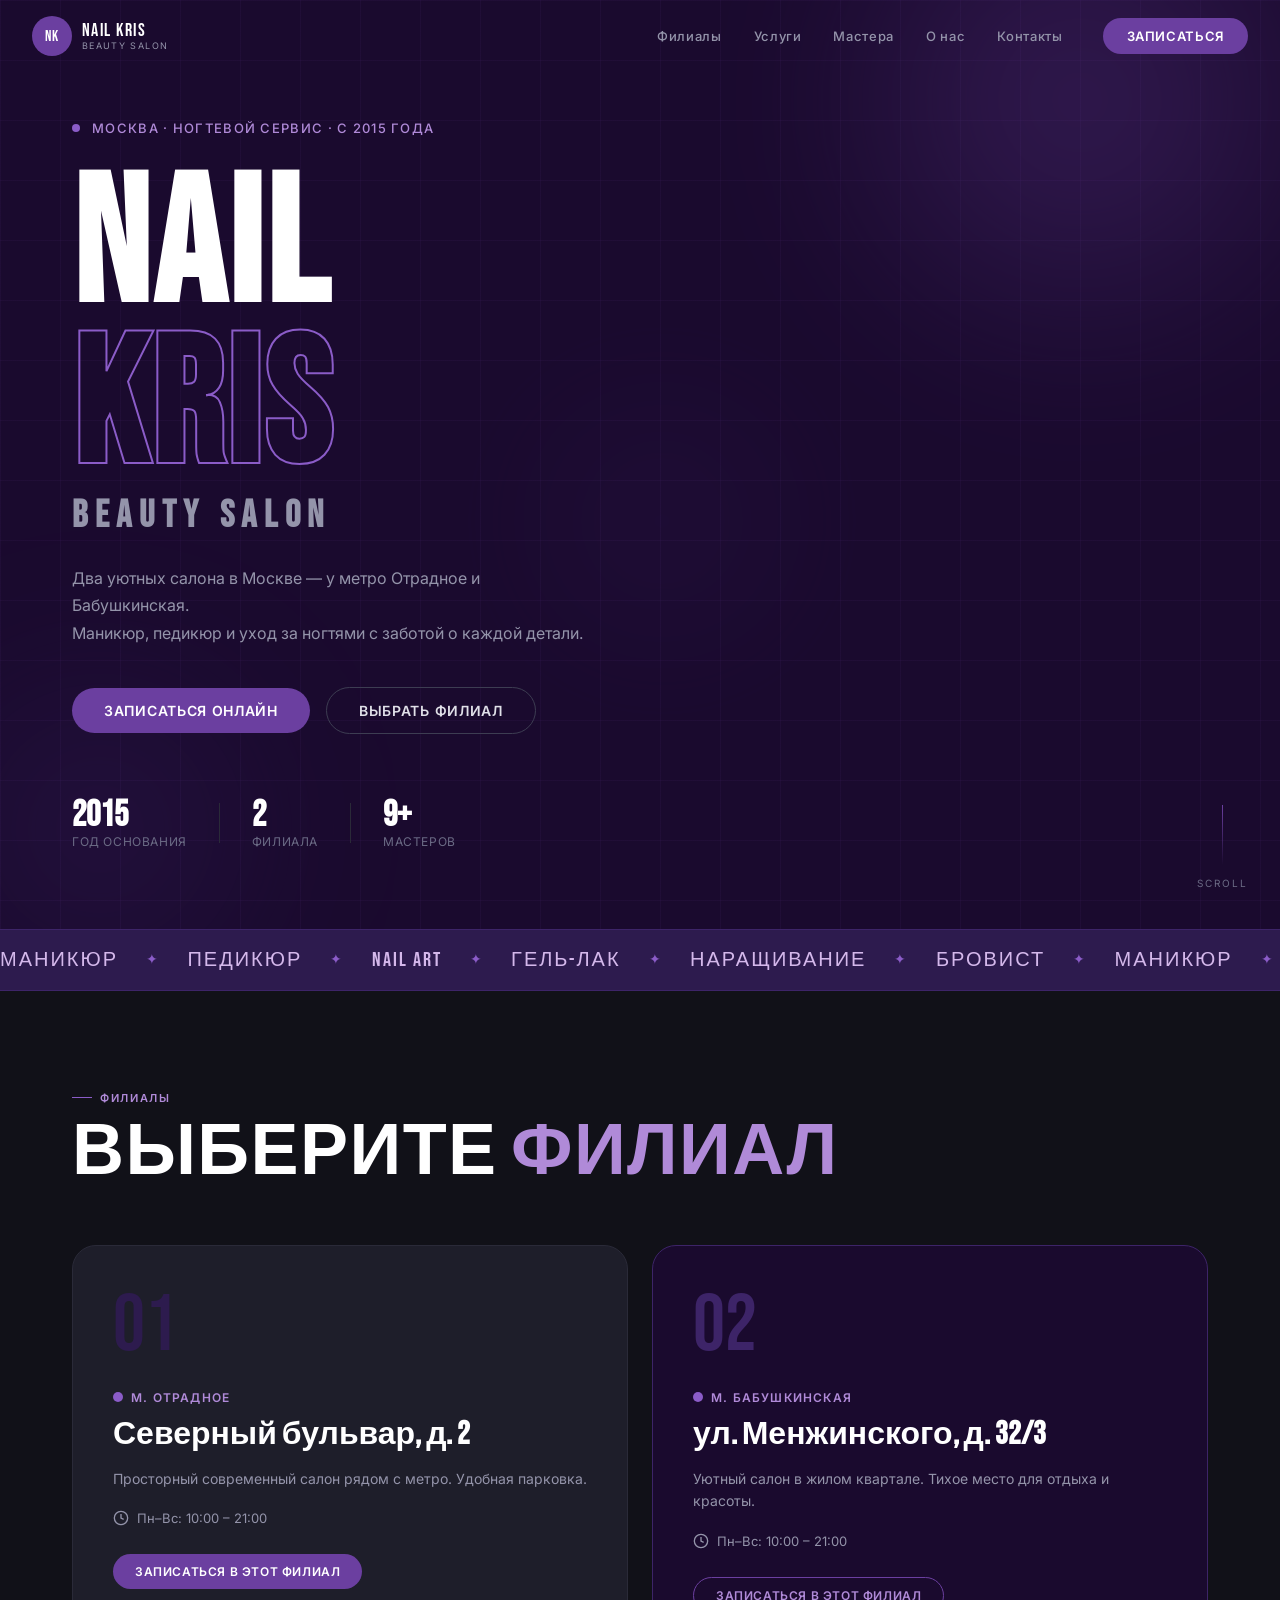
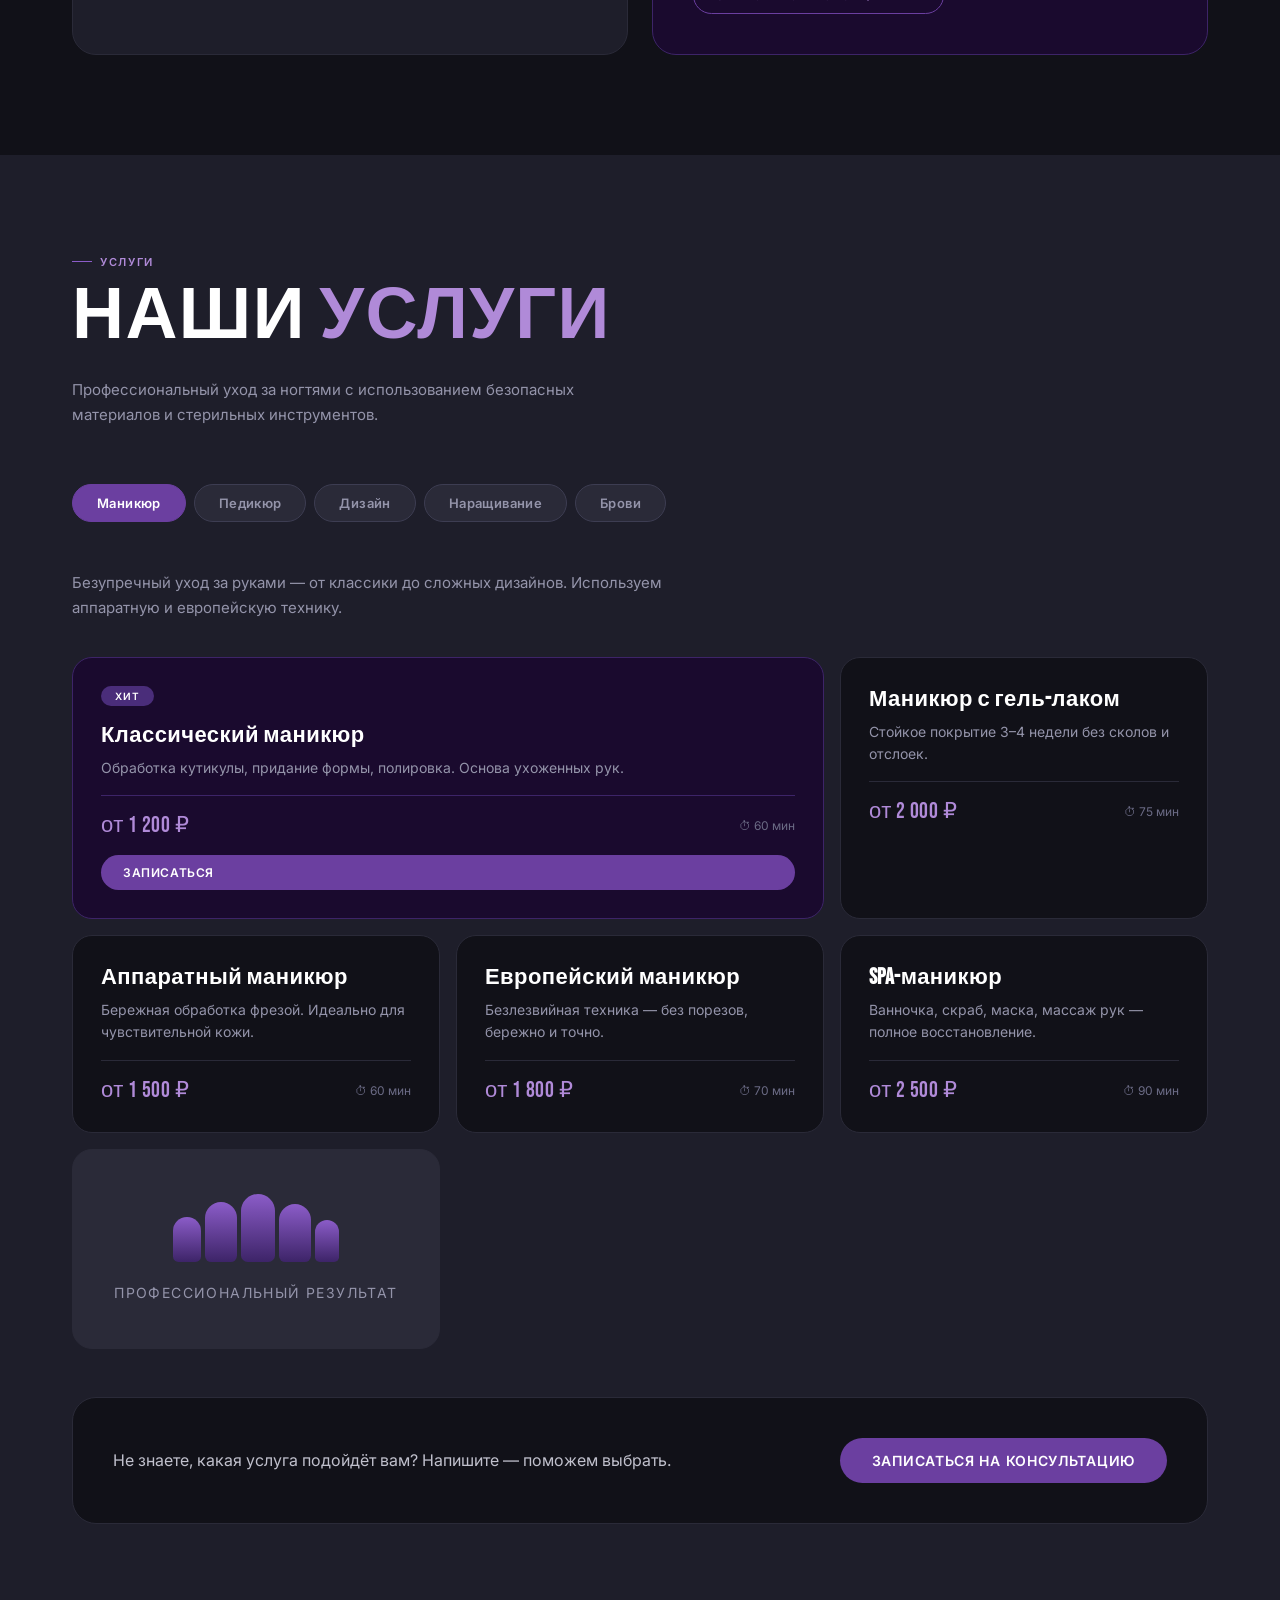
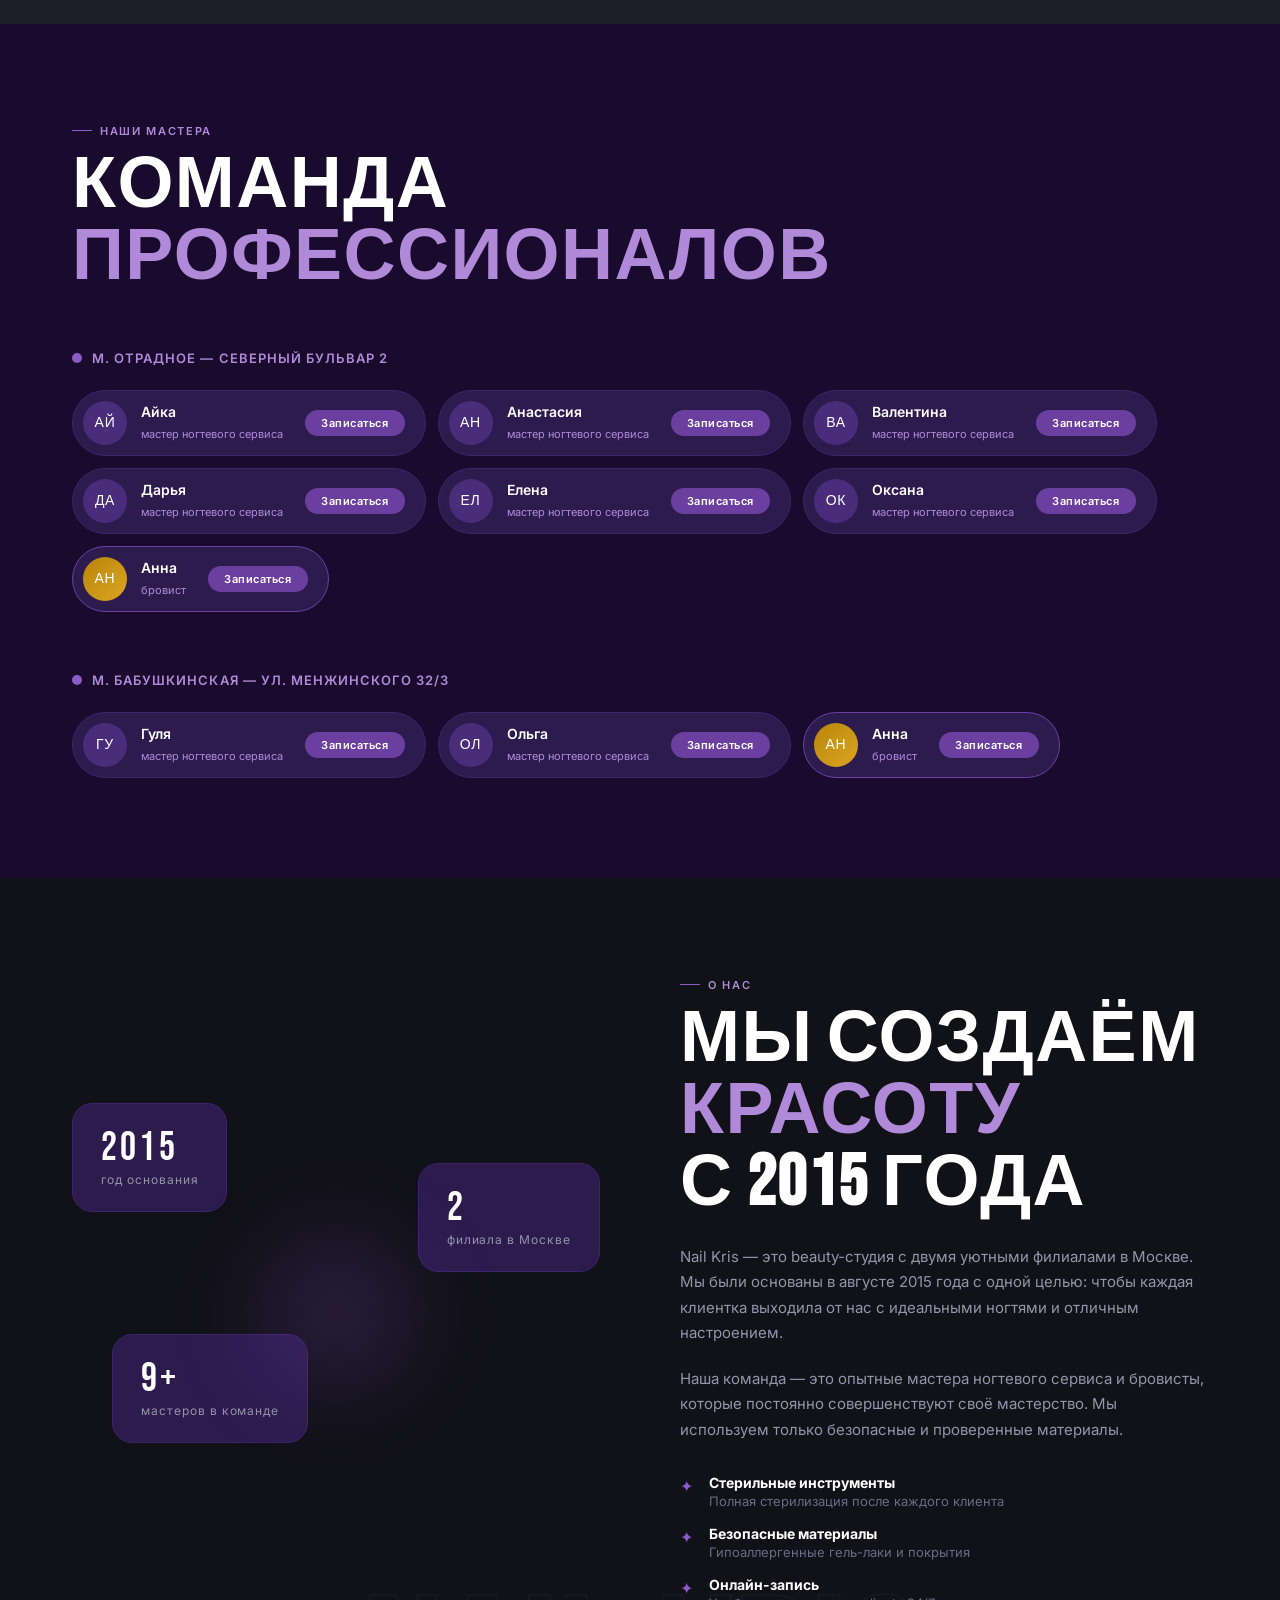
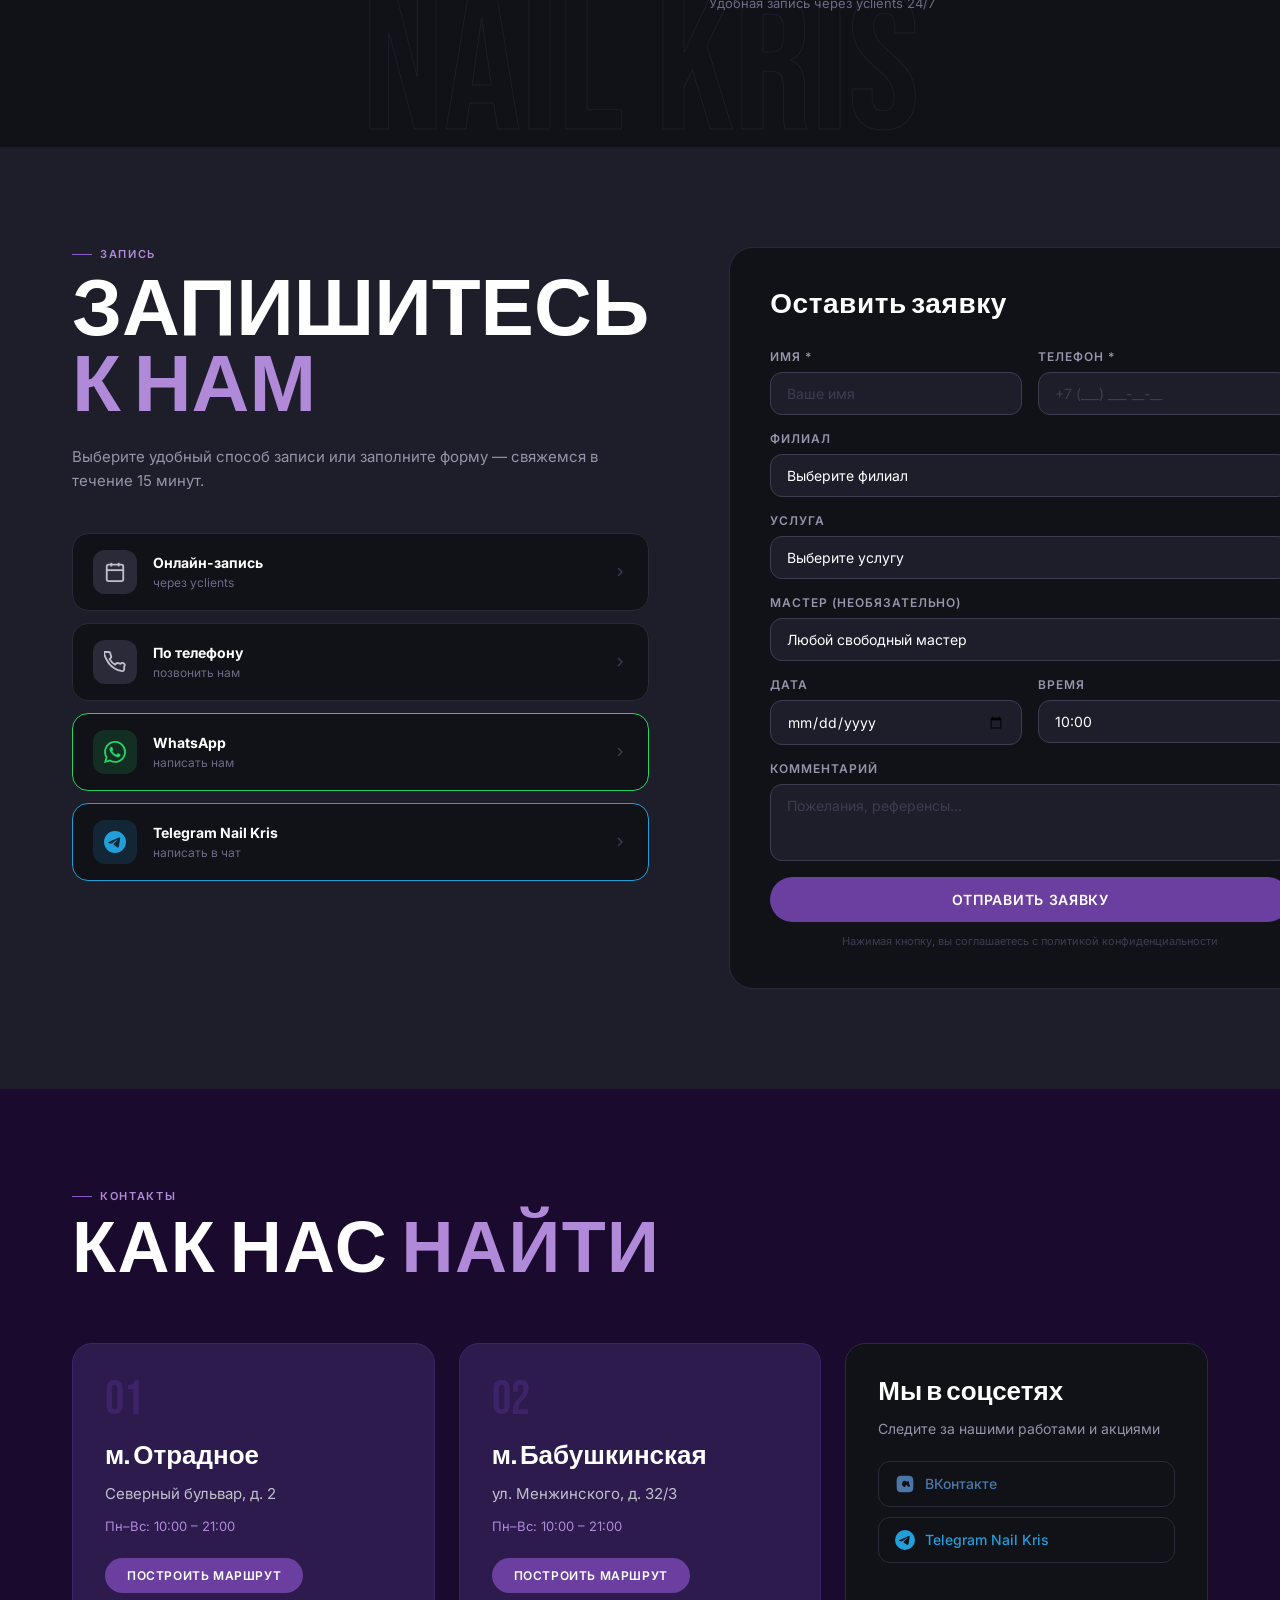
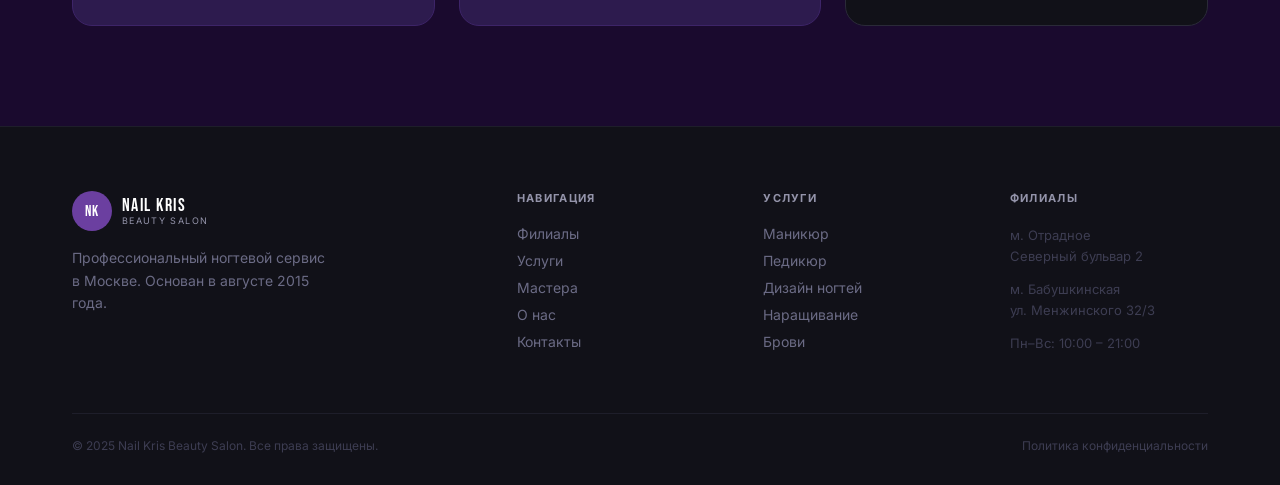
==== index.html @ 45e88ad5 "Initial commit: Nail Kris website" ====
<!DOCTYPE html>
<html lang="ru">
<head>
  <meta charset="UTF-8" />
  <meta name="viewport" content="width=device-width, initial-scale=1.0" />
  <title>NAIL KRIS — Beauty Salon · Москва</title>
  <link rel="preconnect" href="https://fonts.googleapis.com" />
  <link rel="preconnect" href="https://fonts.gstatic.com" crossorigin />
  <link href="https://fonts.googleapis.com/css2?family=Bebas+Neue&family=Inter:wght@300;400;500;600&family=Cormorant+Garamond:ital,wght@0,400;0,600;1,400&display=swap" rel="stylesheet" />
  <link rel="stylesheet" href="style.css" />
</head>
<body>

  <!-- HEADER -->
  <header class="header" id="header">
    <div class="header__inner">
      <a href="#" class="logo">
        <div class="logo__icon">NK</div>
        <div class="logo__text">
          <span class="logo__main">NAIL KRIS</span>
          <span class="logo__sub">beauty salon</span>
        </div>
      </a>
      <nav class="nav">
        <a href="#branches">Филиалы</a>
        <a href="#services">Услуги</a>
        <a href="#team">Мастера</a>
        <a href="#about">О нас</a>
        <a href="#contacts">Контакты</a>
      </nav>
      <a href="#booking" class="btn-header">Записаться</a>
      <button class="burger" id="burger">
        <span></span><span></span><span></span>
      </button>
    </div>
    <div class="mobile-menu" id="mobileMenu">
      <a href="#branches">Филиалы</a>
      <a href="#services">Услуги</a>
      <a href="#team">Мастера</a>
      <a href="#about">О нас</a>
      <a href="#contacts">Контакты</a>
      <a href="#booking" class="mobile-cta">Записаться</a>
    </div>
  </header>

  <!-- HERO -->
  <section class="hero">
    <div class="hero__bg">
      <div class="hero__orb hero__orb--1"></div>
      <div class="hero__orb hero__orb--2"></div>
      <div class="hero__orb hero__orb--3"></div>
      <div class="hero__grid"></div>
    </div>
    <div class="hero__content">
      <div class="hero__eyebrow">
        <span class="hero__dot"></span>
        <span>Москва · Ногтевой сервис · с 2015 года</span>
      </div>
      <h1 class="hero__title">
        <span class="line">NAIL</span>
        <span class="line line--stroke">KRIS</span>
        <span class="line line--small">BEAUTY SALON</span>
      </h1>
      <p class="hero__desc">
        Два уютных салона в Москве — у метро Отрадное и Бабушкинская.<br>
        Маникюр, педикюр и уход за ногтями с заботой о каждой детали.
      </p>
      <div class="hero__btns">
        <a href="#booking" class="btn btn--primary">Записаться онлайн</a>
        <a href="#branches" class="btn btn--secondary">Выбрать филиал</a>
      </div>
      <div class="hero__stats">
        <div class="hero__stat">
          <strong>2015</strong>
          <span>год основания</span>
        </div>
        <div class="hero__divider"></div>
        <div class="hero__stat">
          <strong>2</strong>
          <span>филиала</span>
        </div>
        <div class="hero__divider"></div>
        <div class="hero__stat">
          <strong>9+</strong>
          <span>мастеров</span>
        </div>
      </div>
    </div>
    <div class="hero__scroll">
      <div class="hero__scroll-line"></div>
      <span>scroll</span>
    </div>
  </section>

  <!-- MARQUEE -->
  <div class="marquee">
    <div class="marquee__inner">
      <span>МАНИКЮР</span><span class="mx">✦</span>
      <span>ПЕДИКЮР</span><span class="mx">✦</span>
      <span>NAIL ART</span><span class="mx">✦</span>
      <span>ГЕЛЬ-ЛАК</span><span class="mx">✦</span>
      <span>НАРАЩИВАНИЕ</span><span class="mx">✦</span>
      <span>БРОВИСТ</span><span class="mx">✦</span>
      <span>МАНИКЮР</span><span class="mx">✦</span>
      <span>ПЕДИКЮР</span><span class="mx">✦</span>
      <span>NAIL ART</span><span class="mx">✦</span>
      <span>ГЕЛЬ-ЛАК</span><span class="mx">✦</span>
      <span>НАРАЩИВАНИЕ</span><span class="mx">✦</span>
      <span>БРОВИСТ</span><span class="mx">✦</span>
    </div>
  </div>

  <!-- BRANCHES -->
  <section class="branches" id="branches">
    <div class="container">
      <div class="section-head">
        <p class="tag">Филиалы</p>
        <h2 class="section-title">ВЫБЕРИТЕ <em>ФИЛИАЛ</em></h2>
      </div>
      <div class="branches__grid">
        <div class="branch-card">
          <div class="branch-card__num">01</div>
          <div class="branch-card__metro">
            <div class="metro-dot"></div>
            <span>м. Отрадное</span>
          </div>
          <h3 class="branch-card__addr">Северный бульвар, д. 2</h3>
          <p class="branch-card__desc">Просторный современный салон рядом с метро. Удобная парковка.</p>
          <div class="branch-card__hours">
            <svg width="16" height="16" viewBox="0 0 24 24" fill="none" stroke="currentColor" stroke-width="2"><circle cx="12" cy="12" r="10"/><polyline points="12 6 12 12 16 14"/></svg>
            Пн–Вс: 10:00 – 21:00
          </div>
          <a href="#booking" class="btn btn--primary btn--sm">Записаться в этот филиал</a>
        </div>
        <div class="branch-card branch-card--accent">
          <div class="branch-card__num">02</div>
          <div class="branch-card__metro">
            <div class="metro-dot"></div>
            <span>м. Бабушкинская</span>
          </div>
          <h3 class="branch-card__addr">ул. Менжинского, д. 32/3</h3>
          <p class="branch-card__desc">Уютный салон в жилом квартале. Тихое место для отдыха и красоты.</p>
          <div class="branch-card__hours">
            <svg width="16" height="16" viewBox="0 0 24 24" fill="none" stroke="currentColor" stroke-width="2"><circle cx="12" cy="12" r="10"/><polyline points="12 6 12 12 16 14"/></svg>
            Пн–Вс: 10:00 – 21:00
          </div>
          <a href="#booking" class="btn btn--outline btn--sm">Записаться в этот филиал</a>
        </div>
      </div>
    </div>
  </section>

  <!-- SERVICES -->
  <section class="services" id="services">
    <div class="container">
      <div class="section-head">
        <p class="tag">Услуги</p>
        <h2 class="section-title">НАШИ <em>УСЛУГИ</em></h2>
        <p class="section-desc">Профессиональный уход за ногтями с использованием безопасных материалов и стерильных инструментов.</p>
      </div>
      <div class="tabs">
        <button class="tab active" data-tab="manicure">Маникюр</button>
        <button class="tab" data-tab="pedicure">Педикюр</button>
        <button class="tab" data-tab="design">Дизайн</button>
        <button class="tab" data-tab="buildup">Наращивание</button>
        <button class="tab" data-tab="brows">Брови</button>
      </div>

      <div class="tab-pane active" id="manicure">
        <div class="services-intro">
          <p>Безупречный уход за руками — от классики до сложных дизайнов. Используем аппаратную и европейскую технику.</p>
        </div>
        <div class="services-grid">
          <div class="service-item service-item--hero">
            <div class="service-item__badge">Хит</div>
            <div class="service-item__body">
              <h3>Классический маникюр</h3>
              <p>Обработка кутикулы, придание формы, полировка. Основа ухоженных рук.</p>
              <div class="service-item__footer">
                <span class="price">от 1 200 ₽</span>
                <span class="duration">⏱ 60 мин</span>
              </div>
            </div>
            <a href="#booking" class="btn btn--primary btn--sm">Записаться</a>
          </div>
          <div class="service-item">
            <h3>Маникюр с гель-лаком</h3>
            <p>Стойкое покрытие 3–4 недели без сколов и отслоек.</p>
            <div class="service-item__footer">
              <span class="price">от 2 000 ₽</span>
              <span class="duration">⏱ 75 мин</span>
            </div>
          </div>
          <div class="service-item">
            <h3>Аппаратный маникюр</h3>
            <p>Бережная обработка фрезой. Идеально для чувствительной кожи.</p>
            <div class="service-item__footer">
              <span class="price">от 1 500 ₽</span>
              <span class="duration">⏱ 60 мин</span>
            </div>
          </div>
          <div class="service-item">
            <h3>Европейский маникюр</h3>
            <p>Безлезвийная техника — без порезов, бережно и точно.</p>
            <div class="service-item__footer">
              <span class="price">от 1 800 ₽</span>
              <span class="duration">⏱ 70 мин</span>
            </div>
          </div>
          <div class="service-item">
            <h3>SPA-маникюр</h3>
            <p>Ванночка, скраб, маска, массаж рук — полное восстановление.</p>
            <div class="service-item__footer">
              <span class="price">от 2 500 ₽</span>
              <span class="duration">⏱ 90 мин</span>
            </div>
          </div>
          <div class="service-item service-item--dark">
            <div class="service-nails-art">
              <div class="nail-demo n1"></div>
              <div class="nail-demo n2"></div>
              <div class="nail-demo n3"></div>
              <div class="nail-demo n4"></div>
              <div class="nail-demo n5"></div>
            </div>
            <p>Профессиональный результат</p>
          </div>
        </div>
      </div>

      <div class="tab-pane" id="pedicure">
        <div class="services-intro">
          <p>Красота и здоровье ног в комфортных условиях. Используем только качественные средства ухода.</p>
        </div>
        <div class="services-grid">
          <div class="service-item service-item--hero">
            <div class="service-item__badge">Популярно</div>
            <div class="service-item__body">
              <h3>Классический педикюр</h3>
              <p>Обработка, шлифовка, нанесение покрытия на ноги.</p>
              <div class="service-item__footer">
                <span class="price">от 1 800 ₽</span>
                <span class="duration">⏱ 75 мин</span>
              </div>
            </div>
            <a href="#booking" class="btn btn--primary btn--sm">Записаться</a>
          </div>
          <div class="service-item">
            <h3>Педикюр с гель-лаком</h3>
            <p>Стойкое покрытие до 4–5 недель. Эффект надолго.</p>
            <div class="service-item__footer">
              <span class="price">от 2 500 ₽</span>
              <span class="duration">⏱ 90 мин</span>
            </div>
          </div>
          <div class="service-item">
            <h3>Аппаратный педикюр</h3>
            <p>Сухая обработка без воды. Безопасно и гигиенично.</p>
            <div class="service-item__footer">
              <span class="price">от 2 200 ₽</span>
              <span class="duration">⏱ 80 мин</span>
            </div>
          </div>
          <div class="service-item">
            <h3>SPA-педикюр</h3>
            <p>Ванночка с морской солью, пилинг, маска и массаж ног.</p>
            <div class="service-item__footer">
              <span class="price">от 3 200 ₽</span>
              <span class="duration">⏱ 110 мин</span>
            </div>
          </div>
          <div class="service-item">
            <h3>Лечебный педикюр</h3>
            <p>Специальный уход при трещинах, натоптышах, сухости.</p>
            <div class="service-item__footer">
              <span class="price">от 2 800 ₽</span>
              <span class="duration">⏱ 90 мин</span>
            </div>
          </div>
        </div>
      </div>

      <div class="tab-pane" id="design">
        <div class="services-intro">
          <p>Дизайн ногтей — от минимализма до сложных авторских работ. Воплощаем любые идеи.</p>
        </div>
        <div class="services-grid">
          <div class="service-item">
            <h3>Простой дизайн</h3>
            <p>Французский маникюр, градиент, базовые фигуры.</p>
            <div class="service-item__footer">
              <span class="price">от 300 ₽/ноготь</span>
              <span class="duration">⏱ от 15 мин</span>
            </div>
          </div>
          <div class="service-item service-item--hero">
            <div class="service-item__badge">Авторская работа</div>
            <div class="service-item__body">
              <h3>Nail Art (полное оформление)</h3>
              <p>Роспись кистью, 3D-элементы, стразы, фольга, геометрия. Уникальный дизайн по вашему референсу.</p>
              <div class="service-item__footer">
                <span class="price">от 4 000 ₽</span>
                <span class="duration">⏱ от 2 часов</span>
              </div>
            </div>
            <a href="#booking" class="btn btn--primary btn--sm">Записаться</a>
          </div>
          <div class="service-item">
            <h3>Сложный дизайн</h3>
            <p>3D-элементы, стразы, фольга, сложная роспись.</p>
            <div class="service-item__footer">
              <span class="price">от 600 ₽/ноготь</span>
              <span class="duration">⏱ от 30 мин</span>
            </div>
          </div>
          <div class="service-item">
            <h3>Хромирование и втирка</h3>
            <p>Зеркальный блеск и хромовый эффект на всех ногтях.</p>
            <div class="service-item__footer">
              <span class="price">от 800 ₽</span>
              <span class="duration">⏱ 20 мин</span>
            </div>
          </div>
          <div class="service-item">
            <h3>Стразы и декор</h3>
            <p>Кристаллы, пайетки, ракушки, сухоцветы.</p>
            <div class="service-item__footer">
              <span class="price">от 200 ₽</span>
              <span class="duration">⏱ от 10 мин</span>
            </div>
          </div>
        </div>
      </div>

      <div class="tab-pane" id="buildup">
        <div class="services-intro">
          <p>Наращивание и укрепление для длинных, прочных и красивых ногтей.</p>
        </div>
        <div class="services-grid">
          <div class="service-item service-item--hero">
            <div class="service-item__badge">Популярно</div>
            <div class="service-item__body">
              <h3>Наращивание на типсы</h3>
              <p>Моделирование любой формы и длины. Натуральный результат.</p>
              <div class="service-item__footer">
                <span class="price">от 3 500 ₽</span>
                <span class="duration">⏱ 2–3 часа</span>
              </div>
            </div>
            <a href="#booking" class="btn btn--primary btn--sm">Записаться</a>
          </div>
          <div class="service-item">
            <h3>Наращивание на форму</h3>
            <p>Индивидуальная форма без типс. Максимально естественно.</p>
            <div class="service-item__footer">
              <span class="price">от 4 200 ₽</span>
              <span class="duration">⏱ 3 часа</span>
            </div>
          </div>
          <div class="service-item">
            <h3>Укрепление гелем</h3>
            <p>Защита тонких ногтей с сохранением гибкости.</p>
            <div class="service-item__footer">
              <span class="price">от 1 500 ₽</span>
              <span class="duration">⏱ 60 мин</span>
            </div>
          </div>
          <div class="service-item">
            <h3>Коррекция наращивания</h3>
            <p>Восстановление формы и покрытия по мере отрастания.</p>
            <div class="service-item__footer">
              <span class="price">от 2 500 ₽</span>
              <span class="duration">⏱ 90 мин</span>
            </div>
          </div>
          <div class="service-item">
            <h3>Снятие наращивания</h3>
            <p>Безопасное снятие с минимальным воздействием.</p>
            <div class="service-item__footer">
              <span class="price">от 800 ₽</span>
              <span class="duration">⏱ 40 мин</span>
            </div>
          </div>
        </div>
      </div>

      <div class="tab-pane" id="brows">
        <div class="services-intro">
          <p>Коррекция и оформление бровей — завершающий штрих вашего образа.</p>
        </div>
        <div class="services-grid">
          <div class="service-item service-item--hero">
            <div class="service-item__badge">Мастер Анна</div>
            <div class="service-item__body">
              <h3>Коррекция бровей</h3>
              <p>Подбор формы и коррекция под ваш тип лица. Нить, воск или пинцет.</p>
              <div class="service-item__footer">
                <span class="price">от 700 ₽</span>
                <span class="duration">⏱ 30 мин</span>
              </div>
            </div>
            <a href="#booking" class="btn btn--primary btn--sm">Записаться</a>
          </div>
          <div class="service-item">
            <h3>Окрашивание бровей</h3>
            <p>Хна или краска. Стойкое равномерное окрашивание.</p>
            <div class="service-item__footer">
              <span class="price">от 800 ₽</span>
              <span class="duration">⏱ 40 мин</span>
            </div>
          </div>
          <div class="service-item">
            <h3>Коррекция + окрашивание</h3>
            <p>Комплексный уход — форма и цвет в одном визите.</p>
            <div class="service-item__footer">
              <span class="price">от 1 300 ₽</span>
              <span class="duration">⏱ 60 мин</span>
            </div>
          </div>
          <div class="service-item">
            <h3>Ламинирование бровей</h3>
            <p>Укладка и фиксация волосков. Эффект держится до 6 недель.</p>
            <div class="service-item__footer">
              <span class="price">от 2 000 ₽</span>
              <span class="duration">⏱ 60 мин</span>
            </div>
          </div>
        </div>
      </div>

      <div class="services__cta">
        <p>Не знаете, какая услуга подойдёт вам? Напишите — поможем выбрать.</p>
        <a href="#booking" class="btn btn--primary">Записаться на консультацию</a>
      </div>
    </div>
  </section>

  <!-- TEAM -->
  <section class="team" id="team">
    <div class="container">
      <div class="section-head">
        <p class="tag">Наши мастера</p>
        <h2 class="section-title">КОМАНДА <em>ПРОФЕССИОНАЛОВ</em></h2>
      </div>
      <div class="team__branches">
        <div class="team__branch">
          <div class="team__branch-label">
            <div class="metro-dot"></div>
            <span>м. Отрадное — Северный бульвар 2</span>
          </div>
          <div class="masters-grid">
            <div class="master-card">
              <div class="master-card__avatar">АЙ</div>
              <div class="master-card__info">
                <h4>Айка</h4>
                <span>мастер ногтевого сервиса</span>
              </div>
              <a href="#booking" class="master-card__btn">Записаться</a>
            </div>
            <div class="master-card">
              <div class="master-card__avatar">АН</div>
              <div class="master-card__info">
                <h4>Анастасия</h4>
                <span>мастер ногтевого сервиса</span>
              </div>
              <a href="#booking" class="master-card__btn">Записаться</a>
            </div>
            <div class="master-card">
              <div class="master-card__avatar">ВА</div>
              <div class="master-card__info">
                <h4>Валентина</h4>
                <span>мастер ногтевого сервиса</span>
              </div>
              <a href="#booking" class="master-card__btn">Записаться</a>
            </div>
            <div class="master-card">
              <div class="master-card__avatar">ДА</div>
              <div class="master-card__info">
                <h4>Дарья</h4>
                <span>мастер ногтевого сервиса</span>
              </div>
              <a href="#booking" class="master-card__btn">Записаться</a>
            </div>
            <div class="master-card">
              <div class="master-card__avatar">ЕЛ</div>
              <div class="master-card__info">
                <h4>Елена</h4>
                <span>мастер ногтевого сервиса</span>
              </div>
              <a href="#booking" class="master-card__btn">Записаться</a>
            </div>
            <div class="master-card">
              <div class="master-card__avatar">ОК</div>
              <div class="master-card__info">
                <h4>Оксана</h4>
                <span>мастер ногтевого сервиса</span>
              </div>
              <a href="#booking" class="master-card__btn">Записаться</a>
            </div>
            <div class="master-card master-card--special">
              <div class="master-card__avatar master-card__avatar--gold">АН</div>
              <div class="master-card__info">
                <h4>Анна</h4>
                <span>бровист</span>
              </div>
              <a href="#booking" class="master-card__btn">Записаться</a>
            </div>
          </div>
        </div>
        <div class="team__branch">
          <div class="team__branch-label">
            <div class="metro-dot"></div>
            <span>м. Бабушкинская — ул. Менжинского 32/3</span>
          </div>
          <div class="masters-grid">
            <div class="master-card">
              <div class="master-card__avatar">ГУ</div>
              <div class="master-card__info">
                <h4>Гуля</h4>
                <span>мастер ногтевого сервиса</span>
              </div>
              <a href="#booking" class="master-card__btn">Записаться</a>
            </div>
            <div class="master-card">
              <div class="master-card__avatar">ОЛ</div>
              <div class="master-card__info">
                <h4>Ольга</h4>
                <span>мастер ногтевого сервиса</span>
              </div>
              <a href="#booking" class="master-card__btn">Записаться</a>
            </div>
            <div class="master-card master-card--special">
              <div class="master-card__avatar master-card__avatar--gold">АН</div>
              <div class="master-card__info">
                <h4>Анна</h4>
                <span>бровист</span>
              </div>
              <a href="#booking" class="master-card__btn">Записаться</a>
            </div>
          </div>
        </div>
      </div>
    </div>
  </section>

  <!-- ABOUT -->
  <section class="about" id="about">
    <div class="about__bg-text">NAIL KRIS</div>
    <div class="container">
      <div class="about__inner">
        <div class="about__visual">
          <div class="about__card about__card--1">
            <span class="about__card-num">2015</span>
            <span>год основания</span>
          </div>
          <div class="about__card about__card--2">
            <span class="about__card-num">2</span>
            <span>филиала в Москве</span>
          </div>
          <div class="about__card about__card--3">
            <span class="about__card-num">9+</span>
            <span>мастеров в команде</span>
          </div>
          <div class="about__orb"></div>
        </div>
        <div class="about__content">
          <p class="tag">О нас</p>
          <h2 class="section-title">МЫ СОЗДАЁМ<br><em>КРАСОТУ</em><br>С 2015 ГОДА</h2>
          <p class="about__text">Nail Kris — это beauty-студия с двумя уютными филиалами в Москве. Мы были основаны в августе 2015 года с одной целью: чтобы каждая клиентка выходила от нас с идеальными ногтями и отличным настроением.</p>
          <p class="about__text">Наша команда — это опытные мастера ногтевого сервиса и бровисты, которые постоянно совершенствуют своё мастерство. Мы используем только безопасные и проверенные материалы.</p>
          <div class="about__features">
            <div class="feature">
              <div class="feature__icon">✦</div>
              <div>
                <strong>Стерильные инструменты</strong>
                <p>Полная стерилизация после каждого клиента</p>
              </div>
            </div>
            <div class="feature">
              <div class="feature__icon">✦</div>
              <div>
                <strong>Безопасные материалы</strong>
                <p>Гипоаллергенные гель-лаки и покрытия</p>
              </div>
            </div>
            <div class="feature">
              <div class="feature__icon">✦</div>
              <div>
                <strong>Онлайн-запись</strong>
                <p>Удобная запись через yclients 24/7</p>
              </div>
            </div>
          </div>
        </div>
      </div>
    </div>
  </section>

  <!-- BOOKING -->
  <section class="booking" id="booking">
    <div class="container">
      <div class="booking__inner">
        <div class="booking__left">
          <p class="tag">Запись</p>
          <h2 class="booking__title">ЗАПИШИТЕСЬ<br><em>К НАМ</em></h2>
          <p class="booking__desc">Выберите удобный способ записи или заполните форму — свяжемся в течение 15 минут.</p>
          <div class="booking__methods">
            <a href="#" class="booking__method booking__method--online">
              <div class="booking__method-icon">
                <svg width="22" height="22" viewBox="0 0 24 24" fill="none" stroke="currentColor" stroke-width="2"><rect x="3" y="4" width="18" height="18" rx="2"/><line x1="16" y1="2" x2="16" y2="6"/><line x1="8" y1="2" x2="8" y2="6"/><line x1="3" y1="10" x2="21" y2="10"/></svg>
              </div>
              <div>
                <strong>Онлайн-запись</strong>
                <span>через yclients</span>
              </div>
              <svg class="arr" width="16" height="16" viewBox="0 0 24 24" fill="none" stroke="currentColor" stroke-width="2"><polyline points="9 18 15 12 9 6"/></svg>
            </a>
            <a href="tel:+7" class="booking__method">
              <div class="booking__method-icon">
                <svg width="22" height="22" viewBox="0 0 24 24" fill="none" stroke="currentColor" stroke-width="2"><path d="M22 16.92v3a2 2 0 01-2.18 2 19.79 19.79 0 01-8.63-3.07A19.5 19.5 0 013.07 9.81a19.79 19.79 0 01-3.07-8.67A2 2 0 012 1.09h3a2 2 0 012 1.72c.127.96.361 1.903.7 2.81a2 2 0 01-.45 2.11L6.09 8.91a16 16 0 006 6l1.27-1.27a2 2 0 012.11-.45c.907.339 1.85.573 2.81.7A2 2 0 0122 16.92z"/></svg>
              </div>
              <div>
                <strong>По телефону</strong>
                <span>позвонить нам</span>
              </div>
              <svg class="arr" width="16" height="16" viewBox="0 0 24 24" fill="none" stroke="currentColor" stroke-width="2"><polyline points="9 18 15 12 9 6"/></svg>
            </a>
            <a href="https://wa.me/7" class="booking__method booking__method--wa" target="_blank">
              <div class="booking__method-icon booking__method-icon--wa">
                <svg width="22" height="22" viewBox="0 0 24 24" fill="currentColor"><path d="M17.472 14.382c-.297-.149-1.758-.867-2.03-.967-.273-.099-.471-.148-.67.15-.197.297-.767.966-.94 1.164-.173.199-.347.223-.644.075-.297-.15-1.255-.463-2.39-1.475-.883-.788-1.48-1.761-1.653-2.059-.173-.297-.018-.458.13-.606.134-.133.298-.347.446-.52.149-.174.198-.298.298-.497.099-.198.05-.371-.025-.52-.075-.149-.669-1.612-.916-2.207-.242-.579-.487-.5-.669-.51-.173-.008-.371-.01-.57-.01-.198 0-.52.074-.792.372-.272.297-1.04 1.016-1.04 2.479 0 1.462 1.065 2.875 1.213 3.074.149.198 2.096 3.2 5.077 4.487.709.306 1.262.489 1.694.625.712.227 1.36.195 1.871.118.571-.085 1.758-.719 2.006-1.413.248-.694.248-1.289.173-1.413-.074-.124-.272-.198-.57-.347m-5.421 7.403h-.004a9.87 9.87 0 01-5.031-1.378l-.361-.214-3.741.982.998-3.648-.235-.374a9.86 9.86 0 01-1.51-5.26c.001-5.45 4.436-9.884 9.888-9.884 2.64 0 5.122 1.03 6.988 2.898a9.825 9.825 0 012.893 6.994c-.003 5.45-4.437 9.884-9.885 9.884m8.413-18.297A11.815 11.815 0 0012.05 0C5.495 0 .16 5.335.157 11.892c0 2.096.547 4.142 1.588 5.945L.057 24l6.305-1.654a11.882 11.882 0 005.683 1.448h.005c6.554 0 11.89-5.335 11.893-11.893a11.821 11.821 0 00-3.48-8.413z"/></svg>
              </div>
              <div>
                <strong>WhatsApp</strong>
                <span>написать нам</span>
              </div>
              <svg class="arr" width="16" height="16" viewBox="0 0 24 24" fill="none" stroke="currentColor" stroke-width="2"><polyline points="9 18 15 12 9 6"/></svg>
            </a>
            <a href="https://t.me/mos_nail_kris" class="booking__method booking__method--tg" target="_blank">
              <div class="booking__method-icon booking__method-icon--tg">
                <svg width="22" height="22" viewBox="0 0 24 24" fill="currentColor"><path d="M11.944 0A12 12 0 0 0 0 12a12 12 0 0 0 12 12 12 12 0 0 0 12-12A12 12 0 0 0 12 0a12 12 0 0 0-.056 0zm4.962 7.224c.1-.002.321.023.465.14a.506.506 0 0 1 .171.325c.016.093.036.306.02.472-.18 1.898-.962 6.502-1.36 8.627-.168.9-.499 1.201-.82 1.23-.696.065-1.225-.46-1.9-.902-1.056-.693-1.653-1.124-2.678-1.8-1.185-.78-.417-1.21.258-1.91.177-.184 3.247-2.977 3.307-3.23.007-.032.014-.15-.056-.212s-.174-.041-.249-.024c-.106.024-1.793 1.14-5.061 3.345-.48.33-.913.49-1.302.48-.428-.008-1.252-.241-1.865-.44-.752-.245-1.349-.374-1.297-.789.027-.216.325-.437.893-.663 3.498-1.524 5.83-2.529 6.998-3.014 3.332-1.386 4.025-1.627 4.476-1.635z"/></svg>
              </div>
              <div>
                <strong>Telegram Nail Kris</strong>
                <span>написать в чат</span>
              </div>
              <svg class="arr" width="16" height="16" viewBox="0 0 24 24" fill="none" stroke="currentColor" stroke-width="2"><polyline points="9 18 15 12 9 6"/></svg>
            </a>
          </div>
        </div>
        <div class="booking__right">
          <form class="booking__form" id="bookingForm">
            <h3>Оставить заявку</h3>
            <div class="form-row">
              <div class="form-group">
                <label>Имя *</label>
                <input type="text" placeholder="Ваше имя" required />
              </div>
              <div class="form-group">
                <label>Телефон *</label>
                <input type="tel" placeholder="+7 (___) ___-__-__" required />
              </div>
            </div>
            <div class="form-group">
              <label>Филиал</label>
              <select>
                <option value="">Выберите филиал</option>
                <option>м. Отрадное — Северный бульвар 2</option>
                <option>м. Бабушкинская — ул. Менжинского 32/3</option>
              </select>
            </div>
            <div class="form-group">
              <label>Услуга</label>
              <select>
                <option value="">Выберите услугу</option>
                <option>Маникюр классический</option>
                <option>Маникюр с гель-лаком</option>
                <option>Аппаратный маникюр</option>
                <option>SPA-маникюр</option>
                <option>Педикюр классический</option>
                <option>Педикюр с гель-лаком</option>
                <option>SPA-педикюр</option>
                <option>Nail Art / Дизайн ногтей</option>
                <option>Наращивание ногтей</option>
                <option>Коррекция и окрашивание бровей</option>
              </select>
            </div>
            <div class="form-group">
              <label>Мастер (необязательно)</label>
              <select>
                <option value="">Любой свободный мастер</option>
                <optgroup label="м. Отрадное">
                  <option>Айка</option>
                  <option>Анастасия</option>
                  <option>Валентина</option>
                  <option>Дарья</option>
                  <option>Елена</option>
                  <option>Оксана</option>
                  <option>Анна (бровист)</option>
                </optgroup>
                <optgroup label="м. Бабушкинская">
                  <option>Гуля</option>
                  <option>Ольга</option>
                  <option>Анна (бровист)</option>
                </optgroup>
              </select>
            </div>
            <div class="form-row">
              <div class="form-group">
                <label>Дата</label>
                <input type="date" />
              </div>
              <div class="form-group">
                <label>Время</label>
                <select>
                  <option>10:00</option><option>11:00</option><option>12:00</option>
                  <option>13:00</option><option>14:00</option><option>15:00</option>
                  <option>16:00</option><option>17:00</option><option>18:00</option>
                  <option>19:00</option><option>20:00</option>
                </select>
              </div>
            </div>
            <div class="form-group">
              <label>Комментарий</label>
              <textarea placeholder="Пожелания, референсы..." rows="3"></textarea>
            </div>
            <button type="submit" class="btn btn--primary btn--full">Отправить заявку</button>
            <p class="form-note">Нажимая кнопку, вы соглашаетесь с политикой конфиденциальности</p>
          </form>
        </div>
      </div>
    </div>
  </section>

  <!-- CONTACTS -->
  <section class="contacts" id="contacts">
    <div class="container">
      <div class="section-head">
        <p class="tag">Контакты</p>
        <h2 class="section-title">КАК НАС <em>НАЙТИ</em></h2>
      </div>
      <div class="contacts__grid">
        <div class="contact-card">
          <div class="contact-card__num">01</div>
          <h3>м. Отрадное</h3>
          <address>Северный бульвар, д. 2</address>
          <div class="contact-hours">Пн–Вс: 10:00 – 21:00</div>
          <a href="#" class="btn btn--primary btn--sm">Построить маршрут</a>
        </div>
        <div class="contact-card">
          <div class="contact-card__num">02</div>
          <h3>м. Бабушкинская</h3>
          <address>ул. Менжинского, д. 32/3</address>
          <div class="contact-hours">Пн–Вс: 10:00 – 21:00</div>
          <a href="#" class="btn btn--primary btn--sm">Построить маршрут</a>
        </div>
        <div class="contact-card contact-card--social">
          <h3>Мы в соцсетях</h3>
          <p>Следите за нашими работами и акциями</p>
          <div class="social-links">
            <a href="https://vk.com/nailkris" target="_blank" class="social-link social-link--vk">
              <svg width="20" height="20" viewBox="0 0 24 24" fill="currentColor"><path d="M15.07 2H8.93C3.33 2 2 3.33 2 8.93v6.14C2 20.67 3.33 22 8.93 22h6.14C20.67 22 22 20.67 22 15.07V8.93C22 3.33 20.67 2 15.07 2zm2.95 13.5h-1.64c-.62 0-.81-.5-1.92-1.61-.97-.93-1.39-.93-1.66 0C12.57 15.43 12.2 15.5 11.78 15.5c-2.11 0-3.34-1.43-3.34-3.73C8.44 9.44 9.9 8 11.78 8c.46 0 .82.09 1.13.3.66.46.66 1.01 1.23 1.01.57 0 .9-.49 1.55-.49.72 0 1.31.62 1.31 1.56v.08c0 .5-.1.96-.28 1.38.19.27.38.54.58.79.34.44.68.88.68 1.53 0 .74-.53 1.34-1.96 1.34z"/></svg>
              ВКонтакте
            </a>
            <a href="https://t.me/mos_nail_kris" target="_blank" class="social-link social-link--tg">
              <svg width="20" height="20" viewBox="0 0 24 24" fill="currentColor"><path d="M11.944 0A12 12 0 0 0 0 12a12 12 0 0 0 12 12 12 12 0 0 0 12-12A12 12 0 0 0 12 0a12 12 0 0 0-.056 0zm4.962 7.224c.1-.002.321.023.465.14a.506.506 0 0 1 .171.325c.016.093.036.306.02.472-.18 1.898-.962 6.502-1.36 8.627-.168.9-.499 1.201-.82 1.23-.696.065-1.225-.46-1.9-.902-1.056-.693-1.653-1.124-2.678-1.8-1.185-.78-.417-1.21.258-1.91.177-.184 3.247-2.977 3.307-3.23.007-.032.014-.15-.056-.212s-.174-.041-.249-.024c-.106.024-1.793 1.14-5.061 3.345-.48.33-.913.49-1.302.48-.428-.008-1.252-.241-1.865-.44-.752-.245-1.349-.374-1.297-.789.027-.216.325-.437.893-.663 3.498-1.524 5.83-2.529 6.998-3.014 3.332-1.386 4.025-1.627 4.476-1.635z"/></svg>
              Telegram Nail Kris
            </a>
          </div>
        </div>
      </div>
    </div>
  </section>

  <!-- FOOTER -->
  <footer class="footer">
    <div class="container">
      <div class="footer__inner">
        <div class="footer__brand">
          <a href="#" class="logo">
            <div class="logo__icon">NK</div>
            <div class="logo__text">
              <span class="logo__main">NAIL KRIS</span>
              <span class="logo__sub">beauty salon</span>
            </div>
          </a>
          <p>Профессиональный ногтевой сервис в Москве. Основан в августе 2015 года.</p>
        </div>
        <div class="footer__col">
          <h4>Навигация</h4>
          <a href="#branches">Филиалы</a>
          <a href="#services">Услуги</a>
          <a href="#team">Мастера</a>
          <a href="#about">О нас</a>
          <a href="#contacts">Контакты</a>
        </div>
        <div class="footer__col">
          <h4>Услуги</h4>
          <a href="#services">Маникюр</a>
          <a href="#services">Педикюр</a>
          <a href="#services">Дизайн ногтей</a>
          <a href="#services">Наращивание</a>
          <a href="#services">Брови</a>
        </div>
        <div class="footer__col">
          <h4>Филиалы</h4>
          <p>м. Отрадное<br>Северный бульвар 2</p>
          <p>м. Бабушкинская<br>ул. Менжинского 32/3</p>
          <p>Пн–Вс: 10:00 – 21:00</p>
        </div>
      </div>
      <div class="footer__bottom">
        <span>© 2025 Nail Kris Beauty Salon. Все права защищены.</span>
        <span>Политика конфиденциальности</span>
      </div>
    </div>
  </footer>

  <div class="toast" id="toast">
    <svg width="18" height="18" viewBox="0 0 24 24" fill="none" stroke="currentColor" stroke-width="2"><polyline points="20 6 9 17 4 12"/></svg>
    Заявка отправлена! Свяжемся в течение 15 минут.
  </div>

  <script src="script.js"></script>
</body>
</html>
---- style.css ----
/* ===== RESET & BASE ===== */
*, *::before, *::after { box-sizing: border-box; margin: 0; padding: 0; }

:root {
  --purple-900: #1a0a2e;
  --purple-800: #2d1b4e;
  --purple-700: #3d2468;
  --purple-600: #4a2d7a;
  --purple-500: #6b3fa0;
  --purple-400: #8b5cc8;
  --purple-300: #b08ad8;
  --purple-200: #d4b8eb;
  --purple-100: #f0e8f8;

  --gray-900: #111118;
  --gray-800: #1e1e2a;
  --gray-700: #2a2a38;
  --gray-600: #3d3d52;
  --gray-500: #6b6b85;
  --gray-400: #9494aa;
  --gray-300: #c0c0cc;
  --gray-200: #e0e0e8;
  --gray-100: #f4f4f8;

  --white: #ffffff;
  --accent: #b08ad8;
  --accent-bright: #c9a6f0;

  --font-display: 'Bebas Neue', sans-serif;
  --font-body: 'Inter', sans-serif;
  --font-serif: 'Cormorant Garamond', serif;
}

html { scroll-behavior: smooth; }

body {
  font-family: var(--font-body);
  background: var(--gray-900);
  color: var(--gray-200);
  overflow-x: hidden;
}

.container {
  max-width: 1200px;
  margin: 0 auto;
  padding: 0 32px;
}

a { text-decoration: none; color: inherit; }
address { font-style: normal; }

/* ===== BUTTONS ===== */
.btn {
  display: inline-flex;
  align-items: center;
  gap: 8px;
  font-family: var(--font-body);
  font-size: 14px;
  font-weight: 600;
  letter-spacing: 0.05em;
  text-transform: uppercase;
  border: none;
  cursor: pointer;
  padding: 14px 32px;
  border-radius: 100px;
  transition: all 0.3s ease;
  white-space: nowrap;
}
.btn--primary {
  background: var(--purple-500);
  color: var(--white);
}
.btn--primary:hover {
  background: var(--purple-400);
  transform: translateY(-2px);
  box-shadow: 0 12px 30px rgba(107, 63, 160, 0.4);
}
.btn--secondary {
  background: transparent;
  color: var(--gray-200);
  border: 1px solid var(--gray-600);
}
.btn--secondary:hover {
  border-color: var(--purple-400);
  color: var(--accent);
}
.btn--outline {
  background: transparent;
  border: 1px solid var(--purple-500);
  color: var(--accent);
}
.btn--outline:hover {
  background: var(--purple-500);
  color: var(--white);
}
.btn--sm { padding: 10px 22px; font-size: 12px; }
.btn--full { width: 100%; justify-content: center; }

/* ===== SECTION TYPOGRAPHY ===== */
.tag {
  font-size: 11px;
  font-weight: 600;
  letter-spacing: 0.15em;
  text-transform: uppercase;
  color: var(--purple-300);
  margin-bottom: 12px;
  display: flex;
  align-items: center;
  gap: 8px;
}
.tag::before {
  content: '';
  width: 20px;
  height: 1px;
  background: var(--purple-400);
}

.section-title {
  font-family: var(--font-display);
  font-size: clamp(42px, 6vw, 72px);
  line-height: 1;
  letter-spacing: 0.02em;
  color: var(--white);
  margin-bottom: 24px;
}
.section-title em {
  font-style: normal;
  color: var(--accent);
}

.section-head {
  margin-bottom: 56px;
}
.section-desc {
  max-width: 560px;
  color: var(--gray-400);
  line-height: 1.7;
  font-size: 15px;
}

/* ===== HEADER ===== */
.header {
  position: fixed;
  top: 0; left: 0; right: 0;
  z-index: 100;
  padding: 0 32px;
  background: transparent;
  transition: background 0.4s, border-color 0.4s;
  border-bottom: 1px solid transparent;
}
.header.scrolled {
  background: rgba(17, 17, 24, 0.95);
  backdrop-filter: blur(20px);
  border-color: var(--gray-700);
}
.header__inner {
  display: flex;
  align-items: center;
  gap: 40px;
  height: 72px;
}

.logo {
  display: flex;
  align-items: center;
  gap: 10px;
  text-decoration: none;
  flex-shrink: 0;
}
.logo__icon {
  width: 40px;
  height: 40px;
  background: var(--purple-500);
  border-radius: 50%;
  display: flex;
  align-items: center;
  justify-content: center;
  font-family: var(--font-display);
  font-size: 15px;
  color: var(--white);
  letter-spacing: 0.05em;
}
.logo__text {
  display: flex;
  flex-direction: column;
}
.logo__main {
  font-family: var(--font-display);
  font-size: 18px;
  letter-spacing: 0.08em;
  color: var(--white);
  line-height: 1;
}
.logo__sub {
  font-size: 9px;
  letter-spacing: 0.15em;
  text-transform: uppercase;
  color: var(--gray-400);
}

.nav {
  display: flex;
  align-items: center;
  gap: 32px;
  margin-left: auto;
}
.nav a {
  font-size: 13px;
  font-weight: 500;
  color: var(--gray-400);
  letter-spacing: 0.05em;
  transition: color 0.2s;
}
.nav a:hover { color: var(--white); }

.btn-header {
  display: inline-flex;
  align-items: center;
  padding: 10px 24px;
  background: var(--purple-500);
  color: var(--white);
  font-size: 13px;
  font-weight: 600;
  letter-spacing: 0.05em;
  border-radius: 100px;
  transition: all 0.3s;
  flex-shrink: 0;
  text-transform: uppercase;
}
.btn-header:hover {
  background: var(--purple-400);
  box-shadow: 0 8px 20px rgba(107, 63, 160, 0.4);
}

.burger {
  display: none;
  flex-direction: column;
  gap: 5px;
  background: none;
  border: none;
  cursor: pointer;
  padding: 4px;
  margin-left: auto;
}
.burger span {
  width: 24px;
  height: 2px;
  background: var(--white);
  border-radius: 2px;
  transition: all 0.3s;
}

.mobile-menu {
  display: none;
  flex-direction: column;
  padding: 20px 0;
  border-top: 1px solid var(--gray-700);
  background: rgba(17, 17, 24, 0.98);
}
.mobile-menu a {
  padding: 14px 0;
  font-size: 16px;
  font-weight: 500;
  color: var(--gray-300);
  border-bottom: 1px solid var(--gray-800);
}
.mobile-menu a:hover { color: var(--white); }
.mobile-cta {
  margin-top: 16px;
  background: var(--purple-500) !important;
  color: var(--white) !important;
  padding: 14px 24px;
  border-radius: 100px;
  text-align: center;
  font-weight: 600;
  border: none !important;
}

/* ===== HERO ===== */
.hero {
  position: relative;
  min-height: 100vh;
  display: flex;
  align-items: center;
  overflow: hidden;
  background: var(--purple-900);
}
.hero__bg {
  position: absolute;
  inset: 0;
}
.hero__orb {
  position: absolute;
  border-radius: 50%;
  filter: blur(80px);
  opacity: 0.35;
}
.hero__orb--1 {
  width: 600px; height: 600px;
  top: -200px; right: -100px;
  background: radial-gradient(circle, var(--purple-500), transparent 70%);
}
.hero__orb--2 {
  width: 400px; height: 400px;
  bottom: -100px; left: -100px;
  background: radial-gradient(circle, var(--purple-700), transparent 70%);
}
.hero__orb--3 {
  width: 300px; height: 300px;
  top: 40%; left: 40%;
  background: radial-gradient(circle, var(--purple-600), transparent 70%);
  opacity: 0.2;
}
.hero__grid {
  position: absolute;
  inset: 0;
  background-image:
    linear-gradient(rgba(107, 63, 160, 0.08) 1px, transparent 1px),
    linear-gradient(90deg, rgba(107, 63, 160, 0.08) 1px, transparent 1px);
  background-size: 60px 60px;
}

.hero__content {
  position: relative;
  z-index: 2;
  max-width: 1200px;
  margin: 0 auto;
  padding: 120px 32px 80px;
  width: 100%;
}

.hero__eyebrow {
  display: flex;
  align-items: center;
  gap: 12px;
  font-size: 13px;
  font-weight: 500;
  color: var(--purple-300);
  letter-spacing: 0.1em;
  text-transform: uppercase;
  margin-bottom: 32px;
}
.hero__dot {
  width: 8px;
  height: 8px;
  border-radius: 50%;
  background: var(--purple-400);
  flex-shrink: 0;
  animation: pulse 2s infinite;
}
@keyframes pulse {
  0%, 100% { opacity: 1; transform: scale(1); }
  50% { opacity: 0.5; transform: scale(1.4); }
}

.hero__title {
  font-family: var(--font-display);
  font-size: clamp(80px, 14vw, 180px);
  line-height: 0.9;
  letter-spacing: 0.02em;
  margin-bottom: 32px;
  display: flex;
  flex-direction: column;
}
.hero__title .line { color: var(--white); }
.hero__title .line--stroke {
  -webkit-text-stroke: 2px var(--purple-400);
  color: transparent;
}
.hero__title .line--small {
  font-size: clamp(20px, 3vw, 40px);
  color: var(--gray-400);
  letter-spacing: 0.2em;
  margin-top: 8px;
}

.hero__desc {
  max-width: 520px;
  font-size: 16px;
  line-height: 1.7;
  color: var(--gray-400);
  margin-bottom: 40px;
}

.hero__btns {
  display: flex;
  align-items: center;
  gap: 16px;
  margin-bottom: 64px;
  flex-wrap: wrap;
}

.hero__stats {
  display: flex;
  align-items: center;
  gap: 32px;
  flex-wrap: wrap;
}
.hero__stat {
  display: flex;
  flex-direction: column;
}
.hero__stat strong {
  font-family: var(--font-display);
  font-size: 36px;
  color: var(--white);
  line-height: 1;
}
.hero__stat span {
  font-size: 12px;
  color: var(--gray-500);
  letter-spacing: 0.05em;
  text-transform: uppercase;
}
.hero__divider {
  width: 1px;
  height: 40px;
  background: var(--gray-700);
}

.hero__scroll {
  position: absolute;
  bottom: 40px;
  right: 32px;
  display: flex;
  flex-direction: column;
  align-items: center;
  gap: 12px;
  font-size: 10px;
  letter-spacing: 0.2em;
  text-transform: uppercase;
  color: var(--gray-500);
  z-index: 2;
}
.hero__scroll-line {
  width: 1px;
  height: 60px;
  background: linear-gradient(to bottom, var(--purple-500), transparent);
  animation: scrollLine 2s infinite;
}
@keyframes scrollLine {
  0% { transform: scaleY(0); transform-origin: top; }
  50% { transform: scaleY(1); transform-origin: top; }
  51% { transform: scaleY(1); transform-origin: bottom; }
  100% { transform: scaleY(0); transform-origin: bottom; }
}

/* ===== MARQUEE ===== */
.marquee {
  overflow: hidden;
  background: var(--purple-800);
  border-top: 1px solid var(--purple-700);
  border-bottom: 1px solid var(--purple-700);
  padding: 18px 0;
}
.marquee__inner {
  display: flex;
  align-items: center;
  gap: 28px;
  white-space: nowrap;
  animation: marquee 20s linear infinite;
  width: max-content;
}
.marquee__inner span {
  font-family: var(--font-display);
  font-size: 20px;
  letter-spacing: 0.1em;
  color: var(--purple-200);
}
.marquee__inner .mx {
  color: var(--purple-400);
  font-size: 14px;
}
@keyframes marquee {
  0% { transform: translateX(0); }
  100% { transform: translateX(-50%); }
}

/* ===== BRANCHES ===== */
.branches {
  padding: 100px 0;
  background: var(--gray-900);
}
.branches__grid {
  display: grid;
  grid-template-columns: 1fr 1fr;
  gap: 24px;
}

.branch-card {
  background: var(--gray-800);
  border: 1px solid var(--gray-700);
  border-radius: 24px;
  padding: 40px;
  position: relative;
  transition: all 0.3s;
  overflow: hidden;
}
.branch-card::before {
  content: '';
  position: absolute;
  top: 0; left: 0; right: 0;
  height: 3px;
  background: linear-gradient(90deg, var(--purple-500), var(--purple-300));
  opacity: 0;
  transition: opacity 0.3s;
}
.branch-card:hover {
  border-color: var(--purple-600);
  transform: translateY(-4px);
  box-shadow: 0 20px 60px rgba(107, 63, 160, 0.2);
}
.branch-card:hover::before { opacity: 1; }
.branch-card--accent {
  background: var(--purple-900);
  border-color: var(--purple-700);
}

.branch-card__num {
  font-family: var(--font-display);
  font-size: 80px;
  color: var(--purple-800);
  line-height: 1;
  margin-bottom: 24px;
  font-weight: 400;
}
.branch-card--accent .branch-card__num { color: var(--purple-700); }

.branch-card__metro {
  display: flex;
  align-items: center;
  gap: 8px;
  font-size: 12px;
  font-weight: 600;
  letter-spacing: 0.1em;
  text-transform: uppercase;
  color: var(--purple-300);
  margin-bottom: 12px;
}
.metro-dot {
  width: 10px;
  height: 10px;
  background: var(--purple-400);
  border-radius: 50%;
}

.branch-card__addr {
  font-family: var(--font-display);
  font-size: 32px;
  color: var(--white);
  margin-bottom: 16px;
  line-height: 1.1;
}

.branch-card__desc {
  font-size: 14px;
  color: var(--gray-400);
  line-height: 1.6;
  margin-bottom: 20px;
}
.branch-card__hours {
  display: flex;
  align-items: center;
  gap: 8px;
  font-size: 13px;
  color: var(--gray-400);
  margin-bottom: 28px;
}

/* ===== SERVICES ===== */
.services {
  padding: 100px 0;
  background: var(--gray-800);
}

.tabs {
  display: flex;
  gap: 8px;
  margin-bottom: 48px;
  flex-wrap: wrap;
}
.tab {
  padding: 10px 24px;
  background: var(--gray-700);
  border: 1px solid var(--gray-600);
  border-radius: 100px;
  font-size: 13px;
  font-weight: 600;
  color: var(--gray-400);
  cursor: pointer;
  transition: all 0.3s;
  font-family: var(--font-body);
  letter-spacing: 0.03em;
}
.tab:hover { color: var(--white); border-color: var(--gray-500); }
.tab.active {
  background: var(--purple-500);
  border-color: var(--purple-500);
  color: var(--white);
}

.tab-pane { display: none; }
.tab-pane.active { display: block; }

.services-intro {
  max-width: 600px;
  margin-bottom: 36px;
}
.services-intro p {
  font-size: 15px;
  color: var(--gray-400);
  line-height: 1.7;
}

.services-grid {
  display: grid;
  grid-template-columns: repeat(3, 1fr);
  gap: 16px;
}

.service-item {
  background: var(--gray-900);
  border: 1px solid var(--gray-700);
  border-radius: 20px;
  padding: 28px;
  transition: all 0.3s;
  position: relative;
}
.service-item:hover {
  border-color: var(--purple-600);
  transform: translateY(-2px);
  box-shadow: 0 12px 40px rgba(107, 63, 160, 0.15);
}

.service-item--hero {
  grid-column: span 2;
  background: var(--purple-900);
  border-color: var(--purple-700);
  display: flex;
  flex-direction: column;
  gap: 16px;
}
.service-item--hero:hover {
  box-shadow: 0 16px 50px rgba(107, 63, 160, 0.25);
}

.service-item--dark {
  background: var(--gray-700);
  display: flex;
  flex-direction: column;
  align-items: center;
  justify-content: center;
  gap: 20px;
  min-height: 200px;
}
.service-item--dark p {
  font-size: 12px;
  letter-spacing: 0.1em;
  text-transform: uppercase;
  color: var(--gray-400);
}

.service-item__badge {
  display: inline-flex;
  padding: 4px 14px;
  background: var(--purple-600);
  color: var(--white);
  font-size: 10px;
  font-weight: 600;
  letter-spacing: 0.1em;
  text-transform: uppercase;
  border-radius: 100px;
  width: fit-content;
}

.service-item h3 {
  font-family: var(--font-display);
  font-size: 22px;
  color: var(--white);
  letter-spacing: 0.02em;
  margin-bottom: 8px;
}
.service-item p {
  font-size: 14px;
  color: var(--gray-400);
  line-height: 1.6;
}

.service-item__footer {
  display: flex;
  align-items: center;
  justify-content: space-between;
  margin-top: 16px;
  padding-top: 16px;
  border-top: 1px solid var(--gray-700);
}
.service-item--hero .service-item__footer {
  border-color: var(--purple-700);
}

.price {
  font-family: var(--font-display);
  font-size: 22px;
  color: var(--accent);
  letter-spacing: 0.02em;
}
.duration {
  font-size: 12px;
  color: var(--gray-500);
}

.service-item__body { flex: 1; }

/* Nail art demo */
.service-nails-art {
  display: flex;
  align-items: flex-end;
  gap: 4px;
}
.nail-demo {
  border-radius: 50px 50px 20px 20px;
  background: linear-gradient(180deg, var(--purple-400), var(--purple-700));
}
.nail-demo.n1 { width: 28px; height: 45px; }
.nail-demo.n2 { width: 32px; height: 60px; }
.nail-demo.n3 { width: 34px; height: 68px; }
.nail-demo.n4 { width: 32px; height: 58px; }
.nail-demo.n5 { width: 24px; height: 42px; }

.services__cta {
  margin-top: 48px;
  padding: 40px;
  background: var(--gray-900);
  border: 1px solid var(--gray-700);
  border-radius: 24px;
  display: flex;
  align-items: center;
  justify-content: space-between;
  gap: 24px;
  flex-wrap: wrap;
}
.services__cta p {
  font-size: 16px;
  color: var(--gray-300);
}

/* ===== TEAM ===== */
.team {
  padding: 100px 0;
  background: var(--purple-900);
}

.team__branches {
  display: flex;
  flex-direction: column;
  gap: 60px;
}

.team__branch-label {
  display: flex;
  align-items: center;
  gap: 10px;
  font-size: 13px;
  font-weight: 600;
  color: var(--purple-300);
  letter-spacing: 0.08em;
  text-transform: uppercase;
  margin-bottom: 24px;
}

.masters-grid {
  display: flex;
  flex-wrap: wrap;
  gap: 12px;
}

.master-card {
  display: flex;
  align-items: center;
  gap: 14px;
  background: var(--purple-800);
  border: 1px solid var(--purple-700);
  border-radius: 100px;
  padding: 10px 20px 10px 10px;
  transition: all 0.3s;
  flex-shrink: 0;
}
.master-card:hover {
  border-color: var(--purple-400);
  background: var(--purple-700);
  transform: translateY(-2px);
}
.master-card--special {
  border-color: var(--purple-500);
}

.master-card__avatar {
  width: 44px;
  height: 44px;
  border-radius: 50%;
  background: var(--purple-600);
  display: flex;
  align-items: center;
  justify-content: center;
  font-family: var(--font-display);
  font-size: 14px;
  color: var(--white);
  flex-shrink: 0;
  letter-spacing: 0.05em;
}
.master-card__avatar--gold {
  background: linear-gradient(135deg, #b8860b, #daa520);
}

.master-card__info h4 {
  font-size: 14px;
  font-weight: 600;
  color: var(--white);
  margin-bottom: 2px;
}
.master-card__info span {
  font-size: 11px;
  color: var(--purple-300);
}

.master-card__btn {
  display: inline-flex;
  padding: 6px 16px;
  background: var(--purple-500);
  color: var(--white);
  font-size: 11px;
  font-weight: 600;
  letter-spacing: 0.05em;
  border-radius: 100px;
  transition: background 0.2s;
  margin-left: 8px;
}
.master-card__btn:hover { background: var(--purple-400); }

/* ===== ABOUT ===== */
.about {
  padding: 100px 0;
  background: var(--gray-900);
  position: relative;
  overflow: hidden;
}

.about__bg-text {
  position: absolute;
  bottom: -40px;
  left: 50%;
  transform: translateX(-50%);
  font-family: var(--font-display);
  font-size: clamp(80px, 15vw, 200px);
  color: transparent;
  -webkit-text-stroke: 1px var(--gray-800);
  white-space: nowrap;
  pointer-events: none;
  user-select: none;
  z-index: 0;
}

.about__inner {
  display: grid;
  grid-template-columns: 1fr 1fr;
  gap: 80px;
  align-items: center;
  position: relative;
  z-index: 1;
}

.about__visual {
  position: relative;
  height: 420px;
}

.about__card {
  position: absolute;
  background: var(--purple-800);
  border: 1px solid var(--purple-700);
  border-radius: 20px;
  padding: 24px 28px;
  display: flex;
  flex-direction: column;
  gap: 4px;
  backdrop-filter: blur(10px);
}
.about__card span { font-size: 12px; color: var(--gray-400); letter-spacing: 0.08em; }
.about__card-num {
  font-family: var(--font-display) !important;
  font-size: 40px !important;
  color: var(--white) !important;
  line-height: 1;
}

.about__card--1 { top: 0; left: 0; }
.about__card--2 { top: 60px; right: 0; }
.about__card--3 { bottom: 80px; left: 40px; }

.about__orb {
  position: absolute;
  top: 50%;
  left: 50%;
  transform: translate(-50%, -50%);
  width: 250px;
  height: 250px;
  border-radius: 50%;
  background: radial-gradient(circle, rgba(107, 63, 160, 0.3), transparent 70%);
  filter: blur(30px);
}

.about__text {
  font-size: 15px;
  color: var(--gray-400);
  line-height: 1.7;
  margin-bottom: 20px;
}

.about__features {
  display: flex;
  flex-direction: column;
  gap: 16px;
  margin-top: 32px;
  margin-bottom: 36px;
}
.feature {
  display: flex;
  gap: 16px;
  align-items: flex-start;
}
.feature__icon {
  color: var(--purple-400);
  font-size: 16px;
  margin-top: 2px;
  flex-shrink: 0;
}
.feature strong {
  display: block;
  font-size: 14px;
  color: var(--white);
  margin-bottom: 2px;
}
.feature p {
  font-size: 13px;
  color: var(--gray-500);
}

/* ===== BOOKING ===== */
.booking {
  padding: 100px 0;
  background: var(--gray-800);
}

.booking__inner {
  display: grid;
  grid-template-columns: 1fr 1fr;
  gap: 80px;
  align-items: start;
}

.booking__title {
  font-family: var(--font-display);
  font-size: clamp(48px, 7vw, 80px);
  line-height: 0.95;
  color: var(--white);
  margin-bottom: 20px;
}
.booking__title em {
  font-style: normal;
  color: var(--accent);
}

.booking__desc {
  font-size: 15px;
  color: var(--gray-400);
  line-height: 1.6;
  margin-bottom: 40px;
}

.booking__methods {
  display: flex;
  flex-direction: column;
  gap: 12px;
}

.booking__method {
  display: flex;
  align-items: center;
  gap: 16px;
  padding: 16px 20px;
  background: var(--gray-900);
  border: 1px solid var(--gray-700);
  border-radius: 16px;
  transition: all 0.3s;
  cursor: pointer;
}
.booking__method:hover {
  border-color: var(--purple-500);
  background: var(--purple-900);
  transform: translateX(4px);
}
.booking__method strong {
  display: block;
  font-size: 14px;
  color: var(--white);
}
.booking__method span {
  font-size: 12px;
  color: var(--gray-500);
}
.booking__method--online:hover { border-color: var(--purple-500); }
.booking__method--wa { border-color: #25d366; }
.booking__method--wa:hover { background: rgba(37, 211, 102, 0.1); border-color: #25d366; }
.booking__method--tg { border-color: #229ED9; }
.booking__method--tg:hover { background: rgba(34, 158, 217, 0.1); border-color: #229ED9; }

.booking__method-icon {
  width: 44px;
  height: 44px;
  background: var(--gray-700);
  border-radius: 12px;
  display: flex;
  align-items: center;
  justify-content: center;
  color: var(--gray-300);
  flex-shrink: 0;
}
.booking__method-icon--wa {
  background: rgba(37, 211, 102, 0.15);
  color: #25d366;
}
.booking__method-icon--tg {
  background: rgba(34, 158, 217, 0.15);
  color: #229ED9;
}

.arr {
  margin-left: auto;
  color: var(--gray-600);
  flex-shrink: 0;
}

/* Form */
.booking__form {
  background: var(--gray-900);
  border: 1px solid var(--gray-700);
  border-radius: 24px;
  padding: 40px;
}
.booking__form h3 {
  font-family: var(--font-display);
  font-size: 28px;
  color: var(--white);
  margin-bottom: 28px;
  letter-spacing: 0.02em;
}

.form-row {
  display: grid;
  grid-template-columns: 1fr 1fr;
  gap: 16px;
}
.form-group {
  display: flex;
  flex-direction: column;
  gap: 8px;
  margin-bottom: 16px;
}
.form-group label {
  font-size: 12px;
  font-weight: 600;
  letter-spacing: 0.08em;
  text-transform: uppercase;
  color: var(--gray-400);
}
.form-group input,
.form-group select,
.form-group textarea {
  background: var(--gray-800);
  border: 1px solid var(--gray-600);
  border-radius: 12px;
  padding: 12px 16px;
  font-size: 14px;
  font-family: var(--font-body);
  color: var(--white);
  transition: border-color 0.2s;
  outline: none;
  appearance: none;
  -webkit-appearance: none;
}
.form-group input::placeholder,
.form-group textarea::placeholder { color: var(--gray-600); }
.form-group input:focus,
.form-group select:focus,
.form-group textarea:focus { border-color: var(--purple-500); }
.form-group select { cursor: pointer; }
.form-group select option { background: var(--gray-800); }

.form-note {
  font-size: 11px;
  color: var(--gray-600);
  text-align: center;
  margin-top: 12px;
}

/* ===== CONTACTS ===== */
.contacts {
  padding: 100px 0;
  background: var(--purple-900);
}

.contacts__grid {
  display: grid;
  grid-template-columns: 1fr 1fr 1fr;
  gap: 24px;
}

.contact-card {
  background: var(--purple-800);
  border: 1px solid var(--purple-700);
  border-radius: 20px;
  padding: 32px;
  transition: all 0.3s;
}
.contact-card:hover {
  border-color: var(--purple-500);
  transform: translateY(-4px);
  box-shadow: 0 16px 40px rgba(107, 63, 160, 0.2);
}
.contact-card--social {
  background: var(--gray-900);
  border-color: var(--gray-700);
}

.contact-card__num {
  font-family: var(--font-display);
  font-size: 48px;
  color: var(--purple-700);
  line-height: 1;
  margin-bottom: 16px;
}

.contact-card h3 {
  font-family: var(--font-display);
  font-size: 26px;
  color: var(--white);
  margin-bottom: 10px;
}
.contact-card address {
  font-size: 15px;
  color: var(--gray-300);
  line-height: 1.6;
  margin-bottom: 12px;
}
.contact-card p {
  font-size: 14px;
  color: var(--gray-400);
  line-height: 1.6;
  margin-bottom: 20px;
}
.contact-hours {
  font-size: 13px;
  color: var(--purple-300);
  margin-bottom: 24px;
}

.social-links {
  display: flex;
  flex-direction: column;
  gap: 10px;
  margin-top: 16px;
}
.social-link {
  display: flex;
  align-items: center;
  gap: 10px;
  padding: 12px 16px;
  border-radius: 12px;
  font-size: 14px;
  font-weight: 500;
  transition: all 0.2s;
  border: 1px solid var(--gray-700);
}
.social-link--vk { color: #4a76a8; }
.social-link--vk:hover { background: rgba(74, 118, 168, 0.1); border-color: #4a76a8; }
.social-link--tg { color: #229ED9; }
.social-link--tg:hover { background: rgba(34, 158, 217, 0.1); border-color: #229ED9; }

/* ===== FOOTER ===== */
.footer {
  background: var(--gray-900);
  border-top: 1px solid var(--gray-800);
  padding: 64px 0 32px;
}

.footer__inner {
  display: grid;
  grid-template-columns: 2fr 1fr 1fr 1fr;
  gap: 48px;
  margin-bottom: 48px;
}

.footer__brand p {
  font-size: 14px;
  color: var(--gray-500);
  line-height: 1.6;
  margin-top: 16px;
  max-width: 260px;
}

.footer__col h4 {
  font-size: 11px;
  font-weight: 700;
  letter-spacing: 0.12em;
  text-transform: uppercase;
  color: var(--gray-400);
  margin-bottom: 20px;
}
.footer__col a {
  display: block;
  font-size: 14px;
  color: var(--gray-500);
  margin-bottom: 10px;
  transition: color 0.2s;
}
.footer__col a:hover { color: var(--white); }
.footer__col p {
  font-size: 13px;
  color: var(--gray-600);
  line-height: 1.6;
  margin-bottom: 12px;
}

.footer__bottom {
  display: flex;
  align-items: center;
  justify-content: space-between;
  padding-top: 24px;
  border-top: 1px solid var(--gray-800);
  font-size: 12px;
  color: var(--gray-600);
  flex-wrap: wrap;
  gap: 12px;
}

/* ===== TOAST ===== */
.toast {
  position: fixed;
  bottom: 32px;
  right: 32px;
  background: var(--purple-600);
  color: var(--white);
  padding: 16px 24px;
  border-radius: 16px;
  font-size: 14px;
  font-weight: 500;
  display: flex;
  align-items: center;
  gap: 10px;
  box-shadow: 0 16px 40px rgba(0,0,0,0.4);
  transform: translateY(120px);
  opacity: 0;
  transition: all 0.4s cubic-bezier(0.34, 1.56, 0.64, 1);
  z-index: 999;
}
.toast.show {
  transform: translateY(0);
  opacity: 1;
}

/* ===== RESPONSIVE ===== */
@media (max-width: 1024px) {
  .about__inner { grid-template-columns: 1fr; gap: 40px; }
  .about__visual { height: 280px; }
  .booking__inner { grid-template-columns: 1fr; gap: 48px; }
  .footer__inner { grid-template-columns: 1fr 1fr; }
  .contacts__grid { grid-template-columns: 1fr 1fr; }
}

@media (max-width: 768px) {
  .nav { display: none; }
  .btn-header { display: none; }
  .burger { display: flex; }
  .mobile-menu.open { display: flex; }

  .container { padding: 0 20px; }

  .hero__title { font-size: clamp(60px, 16vw, 100px); }
  .hero__btns { flex-direction: column; align-items: flex-start; }

  .branches__grid { grid-template-columns: 1fr; }
  .services-grid { grid-template-columns: 1fr; }
  .service-item--hero { grid-column: span 1; }

  .contacts__grid { grid-template-columns: 1fr; }
  .footer__inner { grid-template-columns: 1fr; gap: 32px; }
  .form-row { grid-template-columns: 1fr; }
  .footer__bottom { flex-direction: column; text-align: center; }
}
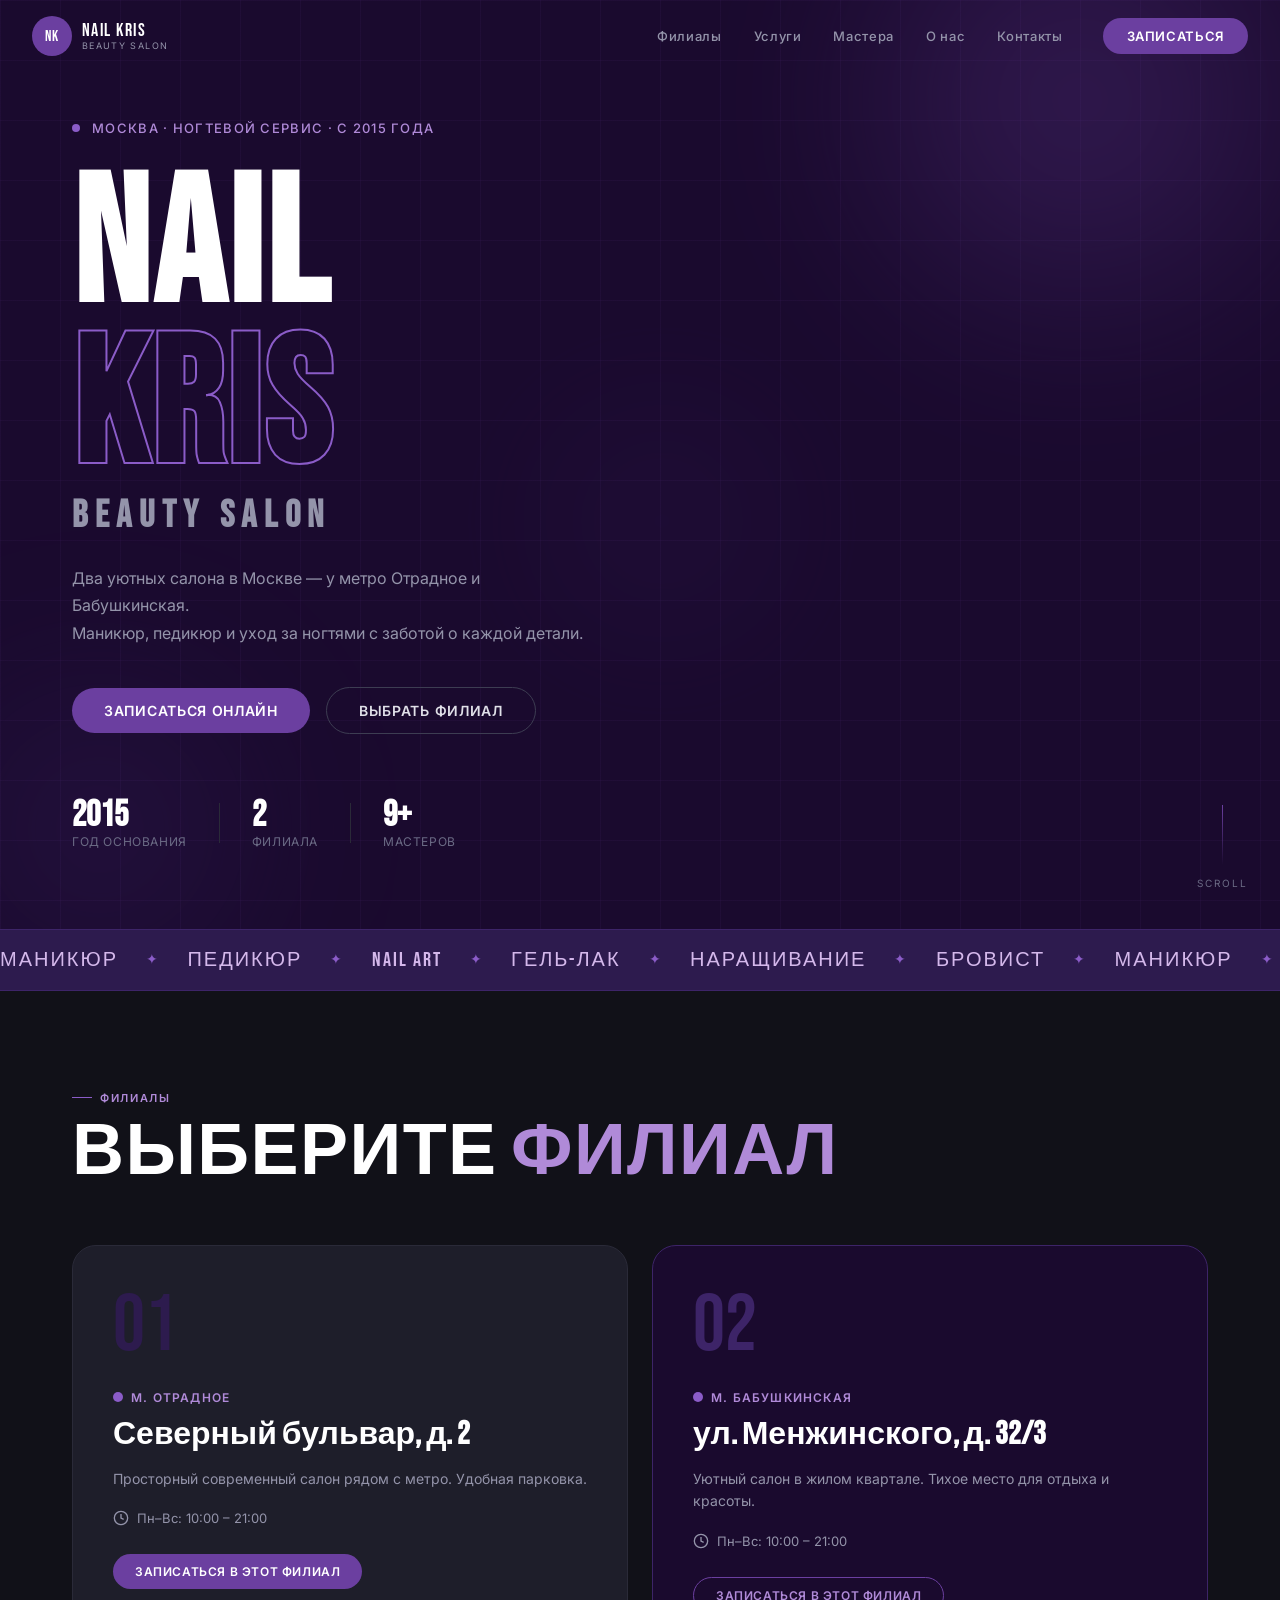
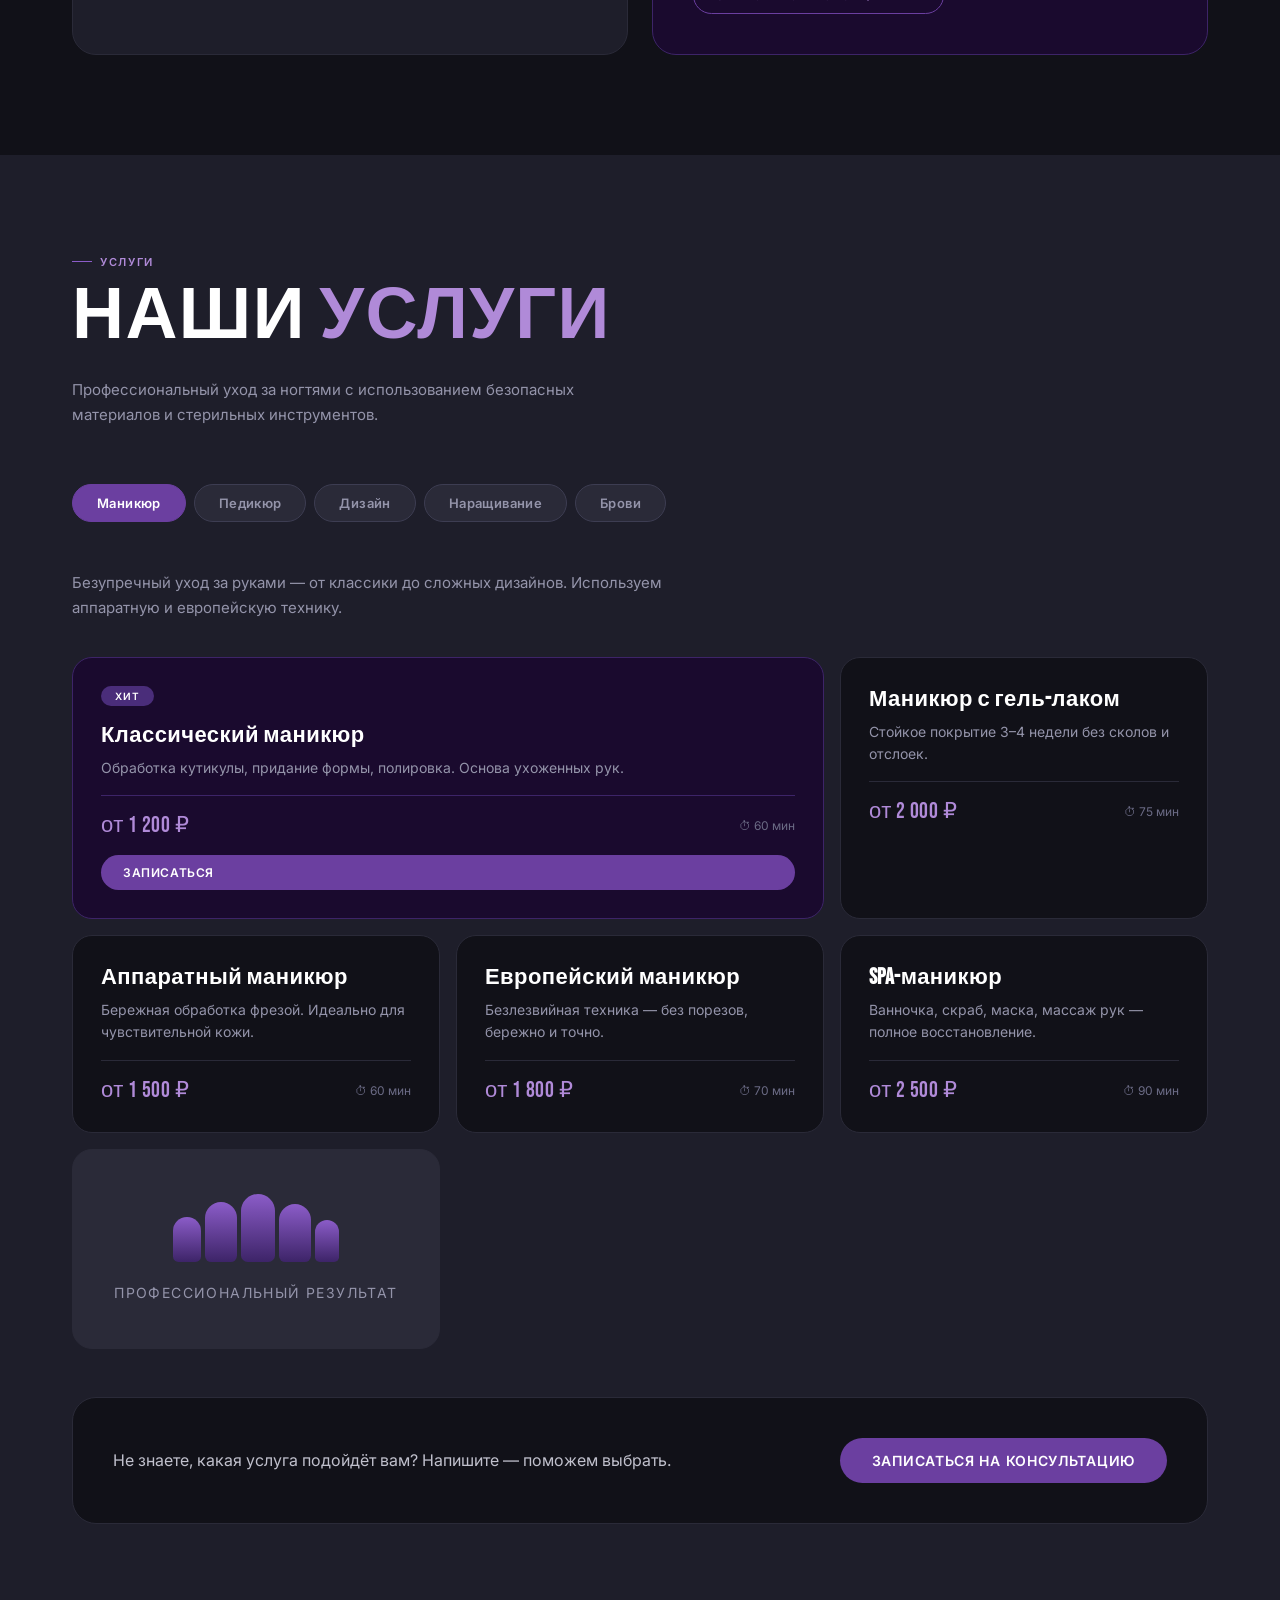
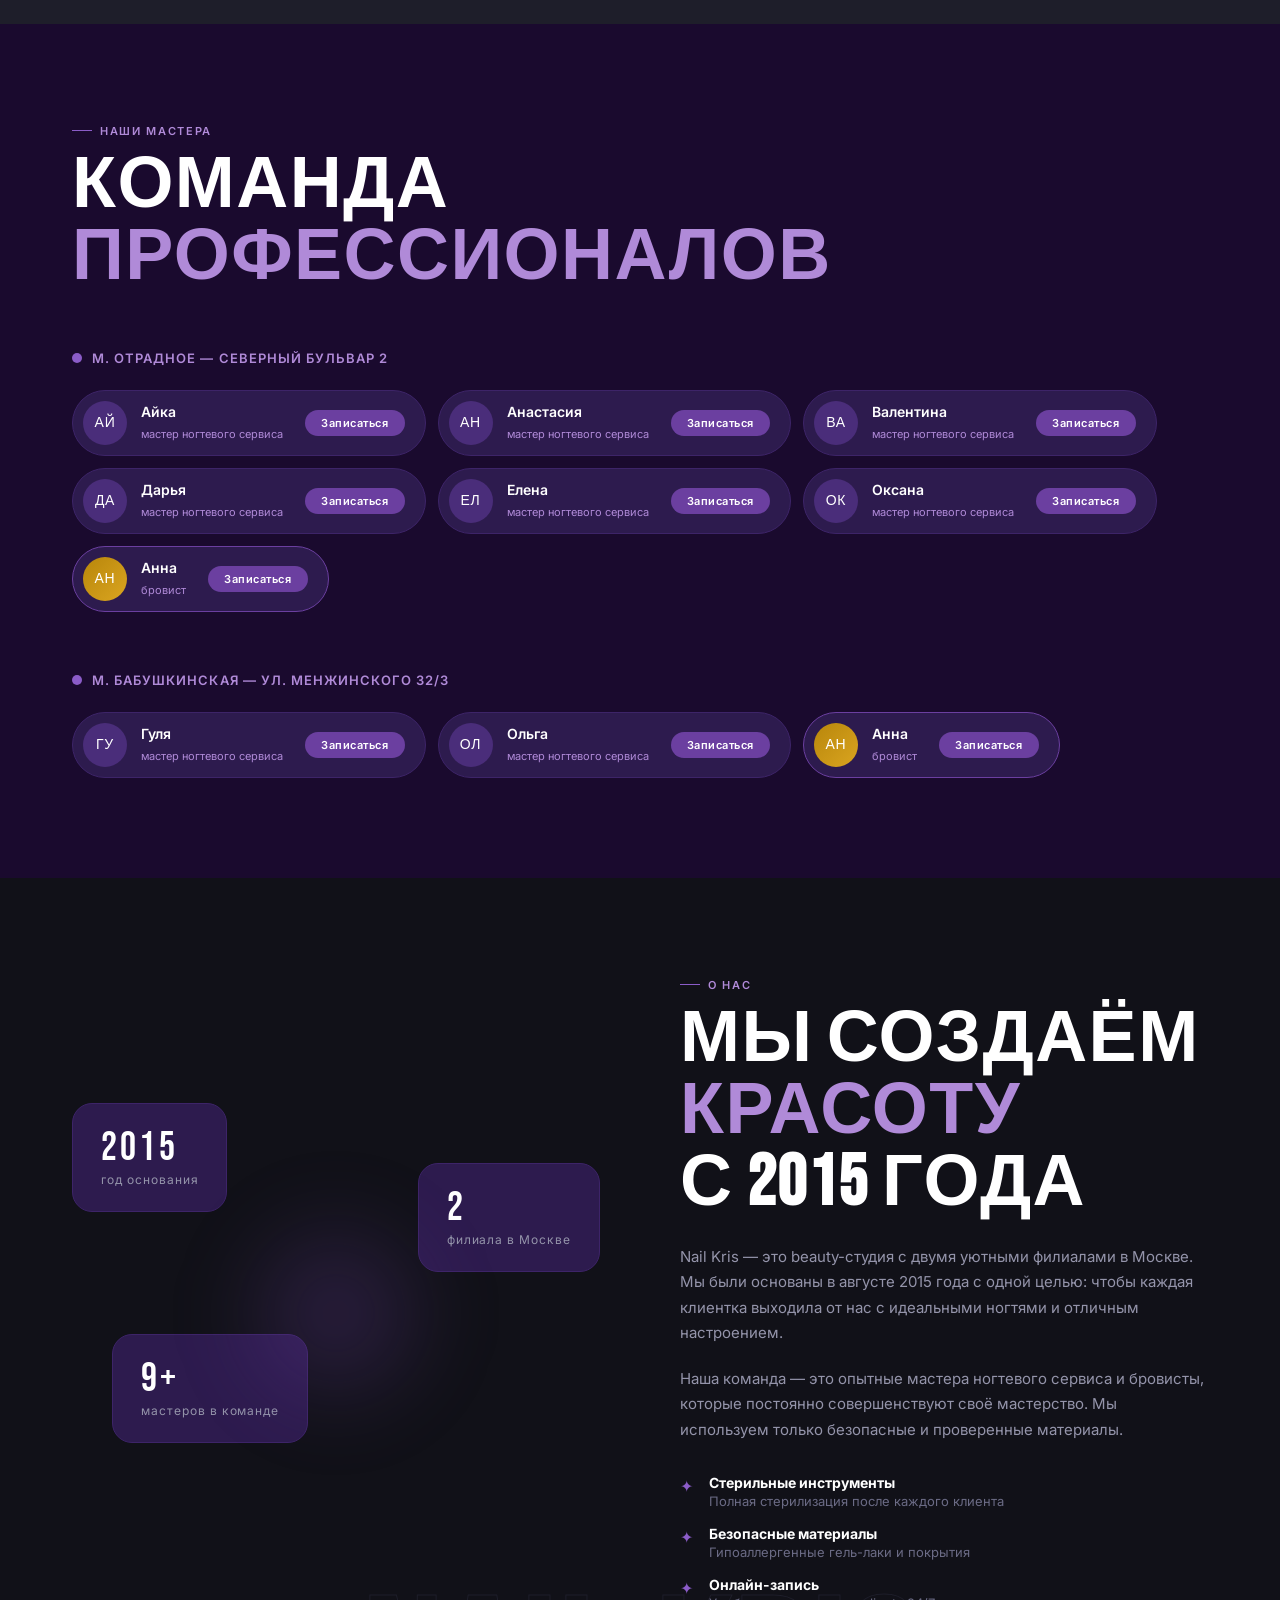
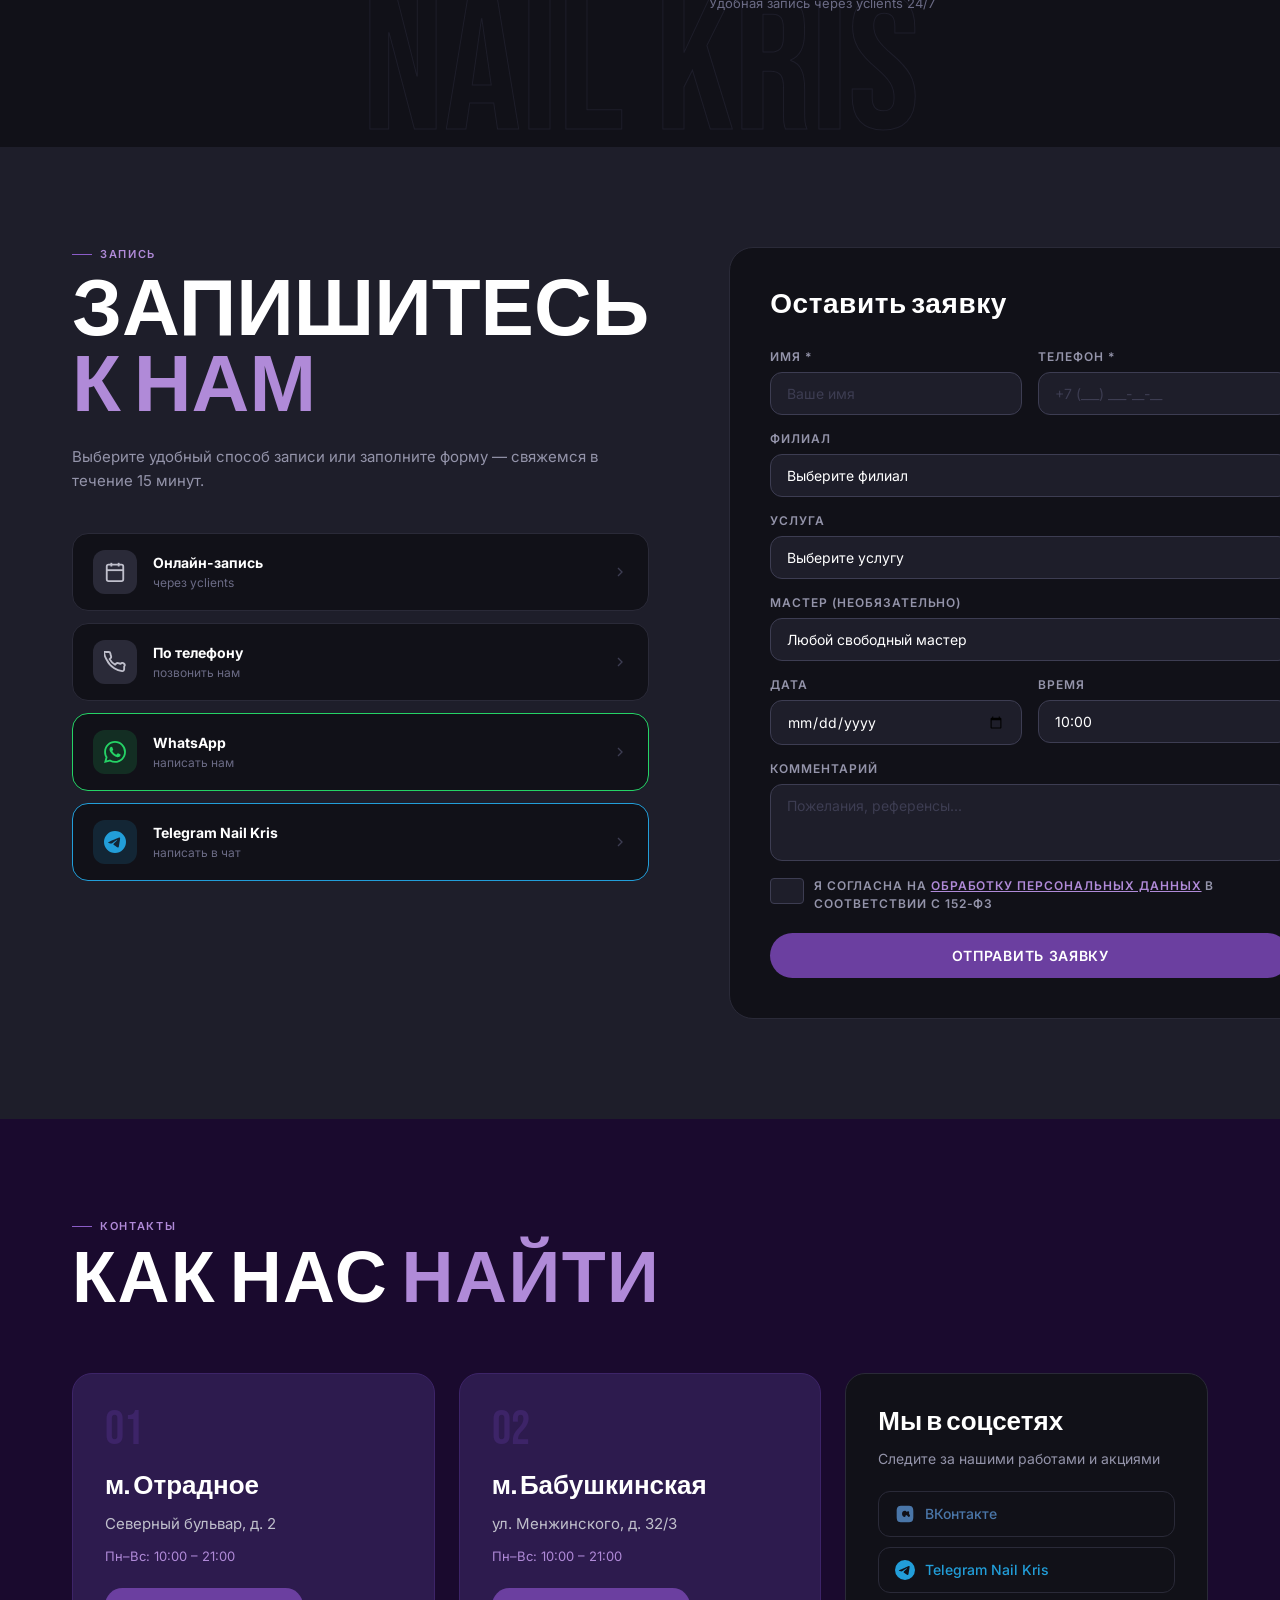
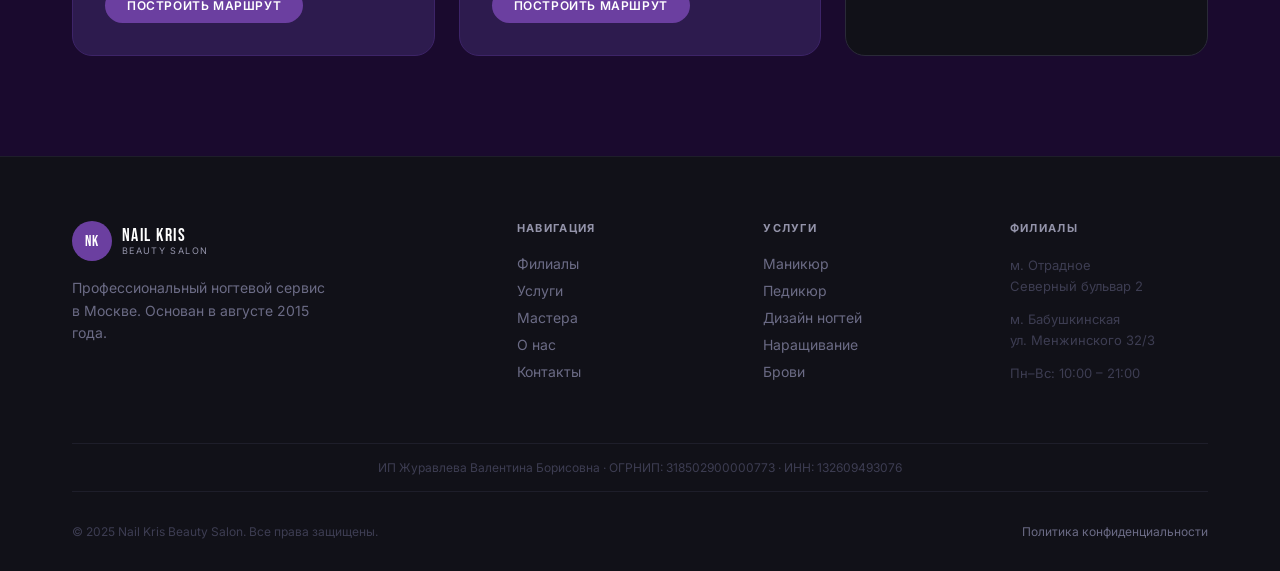
==== commit 7c3171e1: "Add legal info: IP requisites, privacy policy, consent checkbox" ====
--- a/index.html
+++ b/index.html
@@ -723,8 +723,13 @@
               <label>Комментарий</label>
               <textarea placeholder="Пожелания, референсы..." rows="3"></textarea>
             </div>
+            <div class="form-group form-group--checkbox">
+              <label class="checkbox-label">
+                <input type="checkbox" required />
+                <span>Я согласна на <a href="privacy-policy.html" target="_blank">обработку персональных данных</a> в соответствии с 152-ФЗ</span>
+              </label>
+            </div>
             <button type="submit" class="btn btn--primary btn--full">Отправить заявку</button>
-            <p class="form-note">Нажимая кнопку, вы соглашаетесь с политикой конфиденциальности</p>
           </form>
         </div>
       </div>
@@ -808,9 +813,12 @@
           <p>Пн–Вс: 10:00 – 21:00</p>
         </div>
       </div>
+      <div class="footer__requisites">
+        ИП Журавлева Валентина Борисовна · ОГРНИП: 318502900000773 · ИНН: 132609493076
+      </div>
       <div class="footer__bottom">
         <span>© 2025 Nail Kris Beauty Salon. Все права защищены.</span>
-        <span>Политика конфиденциальности</span>
+        <a href="privacy-policy.html" class="footer__policy">Политика конфиденциальности</a>
       </div>
     </div>
   </footer>
--- a/style.css
+++ b/style.css
@@ -1103,6 +1103,27 @@
   margin-top: 12px;
 }
 
+.form-group--checkbox { margin-bottom: 20px; }
+.checkbox-label {
+  display: flex;
+  align-items: flex-start;
+  gap: 10px;
+  cursor: pointer;
+  font-size: 13px;
+  color: var(--gray-500);
+  line-height: 1.5;
+}
+.checkbox-label input[type="checkbox"] {
+  width: 18px; height: 18px;
+  flex-shrink: 0;
+  margin-top: 1px;
+  accent-color: var(--purple-500);
+  cursor: pointer;
+  border-radius: 4px;
+}
+.checkbox-label a { color: var(--accent); text-decoration: underline; }
+.checkbox-label a:hover { color: var(--accent-bright); }
+
 /* ===== CONTACTS ===== */
 .contacts {
   padding: 100px 0;
@@ -1231,17 +1252,28 @@
   margin-bottom: 12px;
 }
 
+.footer__requisites {
+  font-size: 12px;
+  color: var(--gray-600);
+  text-align: center;
+  padding: 16px 0;
+  border-top: 1px solid var(--gray-800);
+  border-bottom: 1px solid var(--gray-800);
+  margin-bottom: 16px;
+}
+
 .footer__bottom {
   display: flex;
   align-items: center;
   justify-content: space-between;
-  padding-top: 24px;
-  border-top: 1px solid var(--gray-800);
+  padding-top: 16px;
   font-size: 12px;
   color: var(--gray-600);
   flex-wrap: wrap;
   gap: 12px;
 }
+.footer__policy { color: var(--gray-500); transition: color 0.2s; }
+.footer__policy:hover { color: var(--accent); }
 
 /* ===== TOAST ===== */
 .toast {
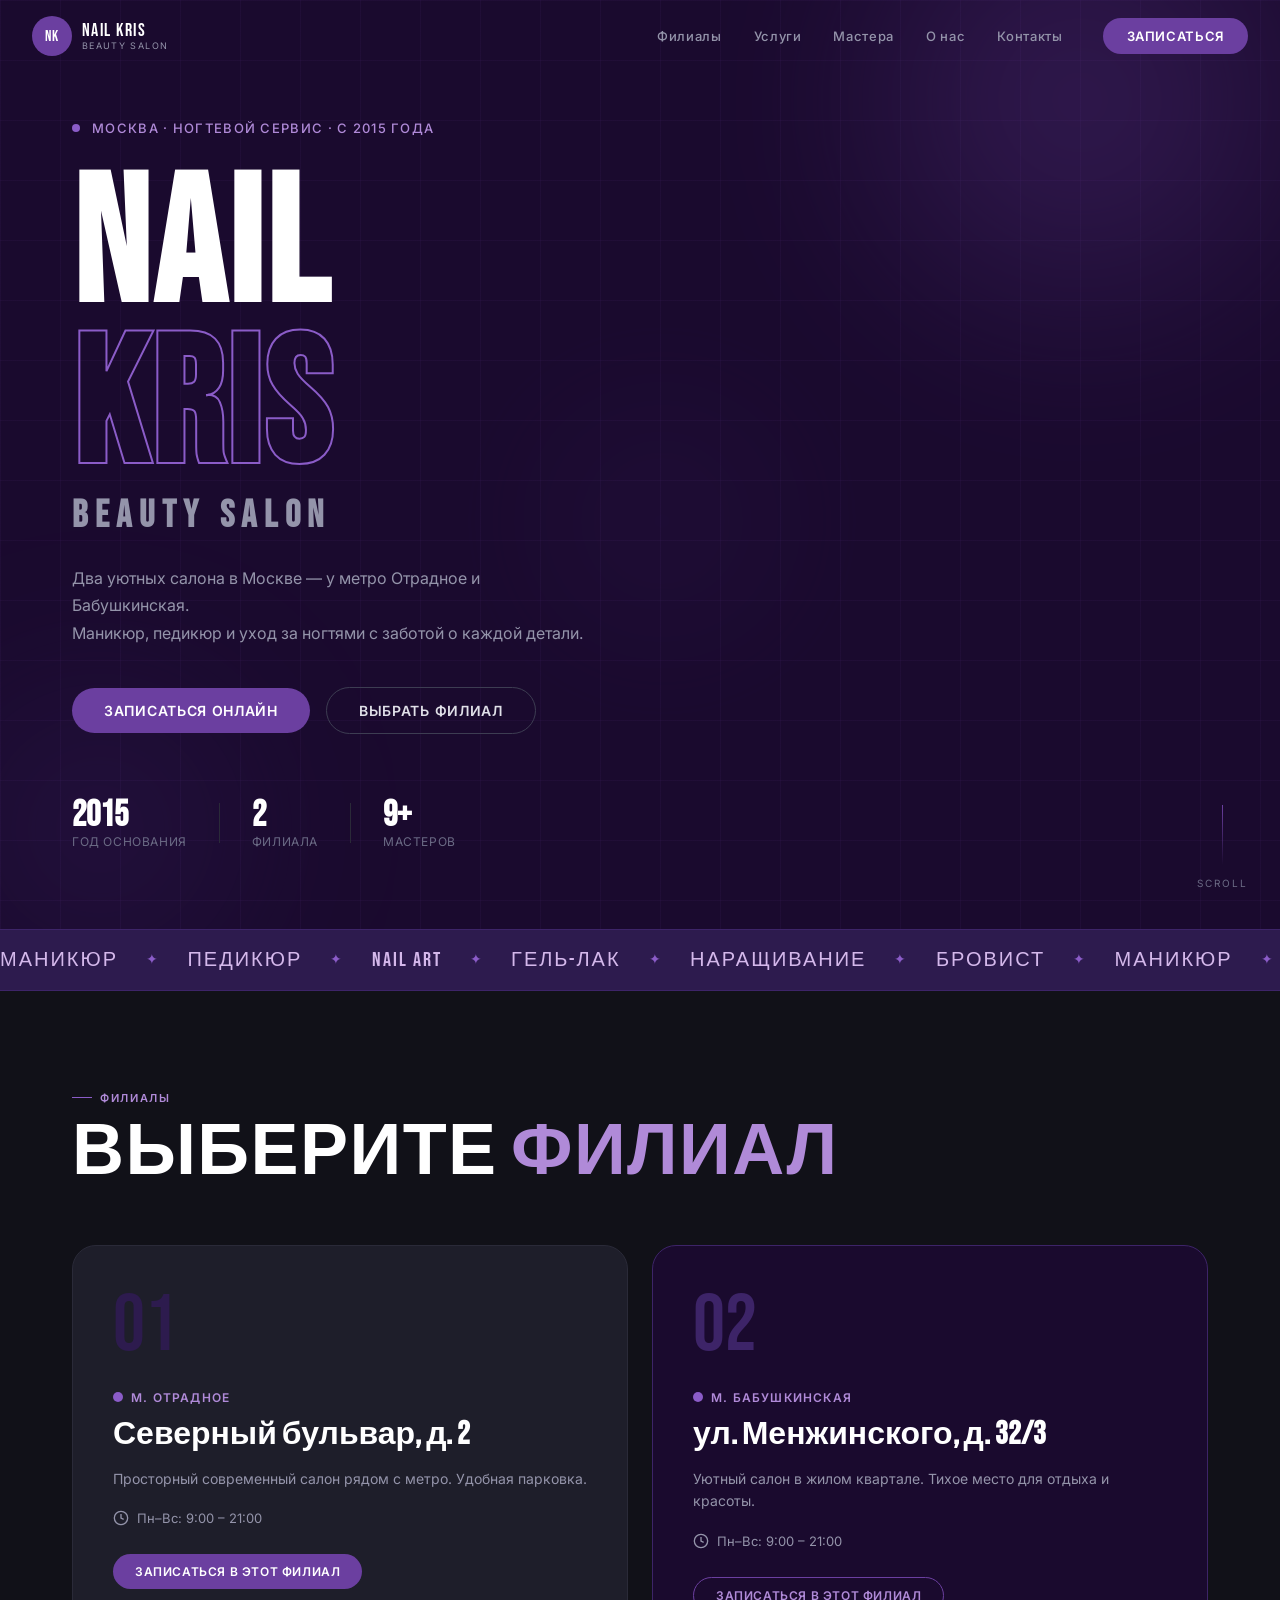
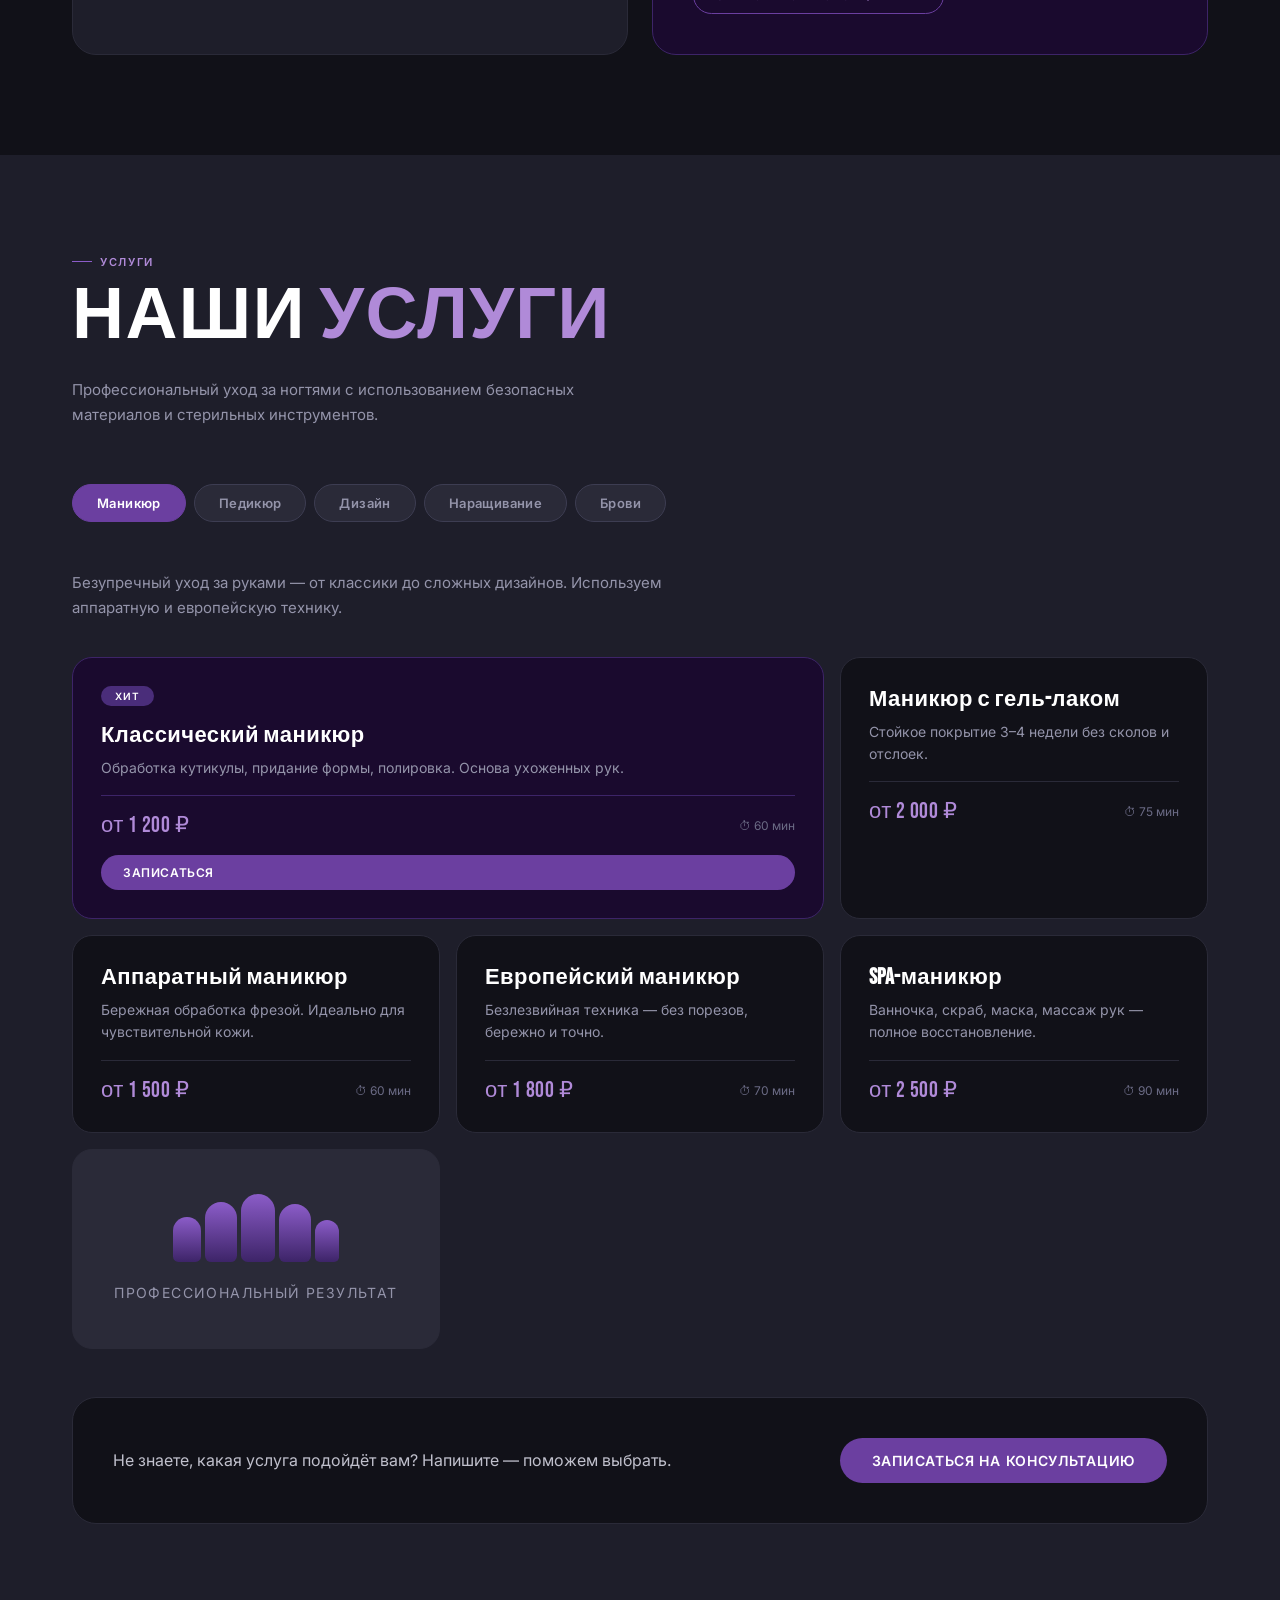
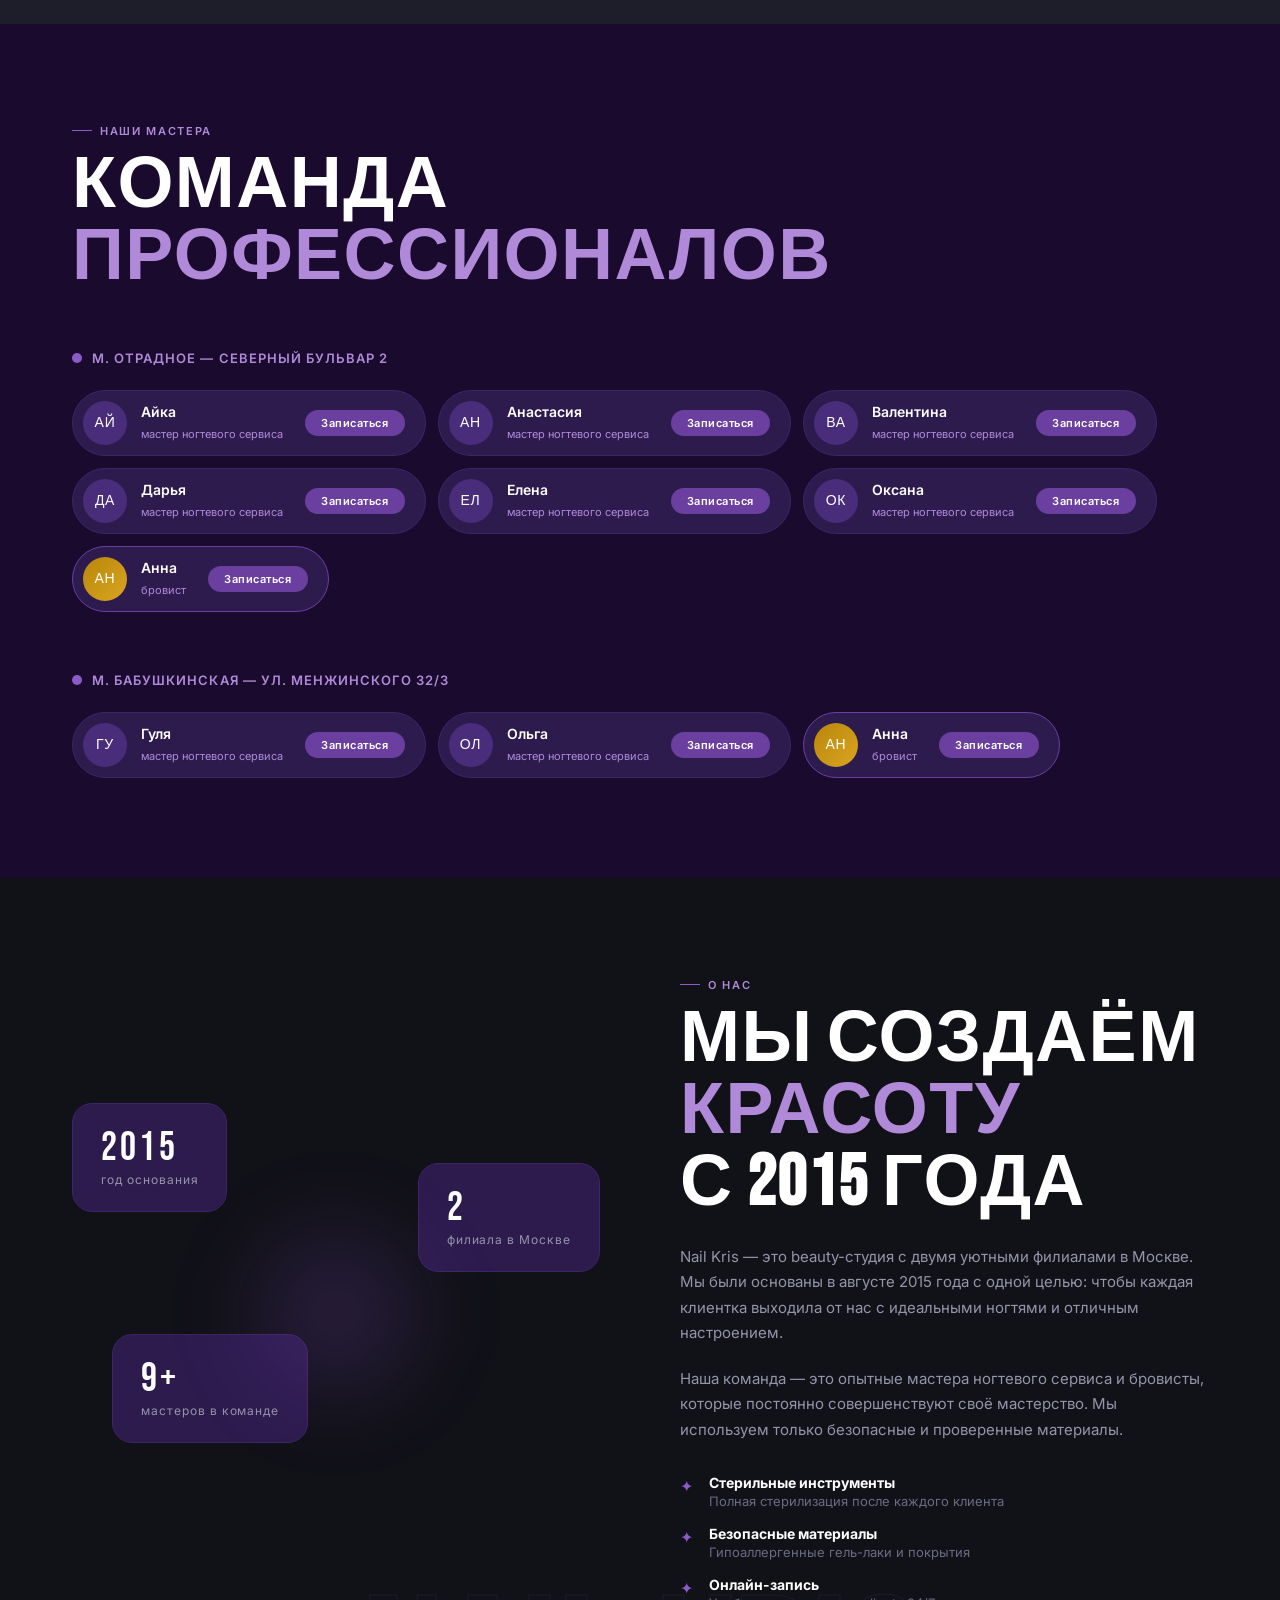
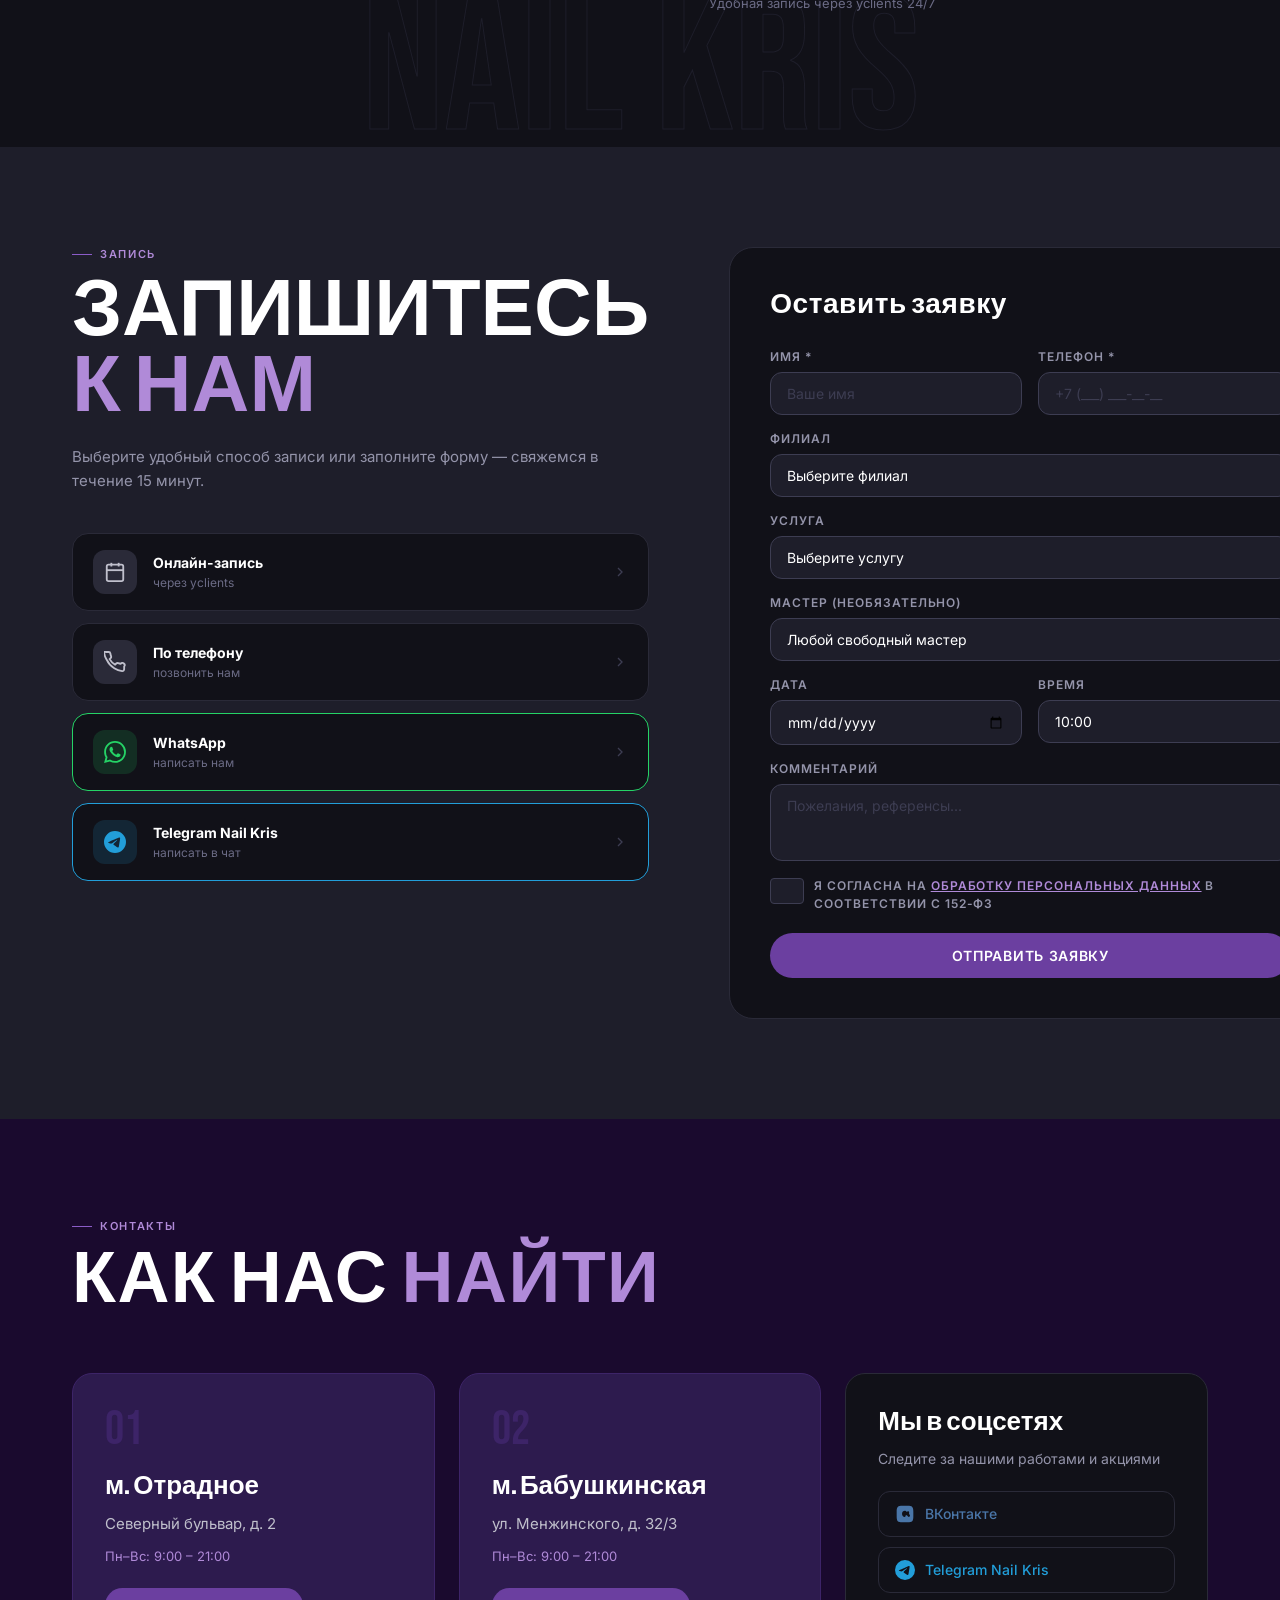
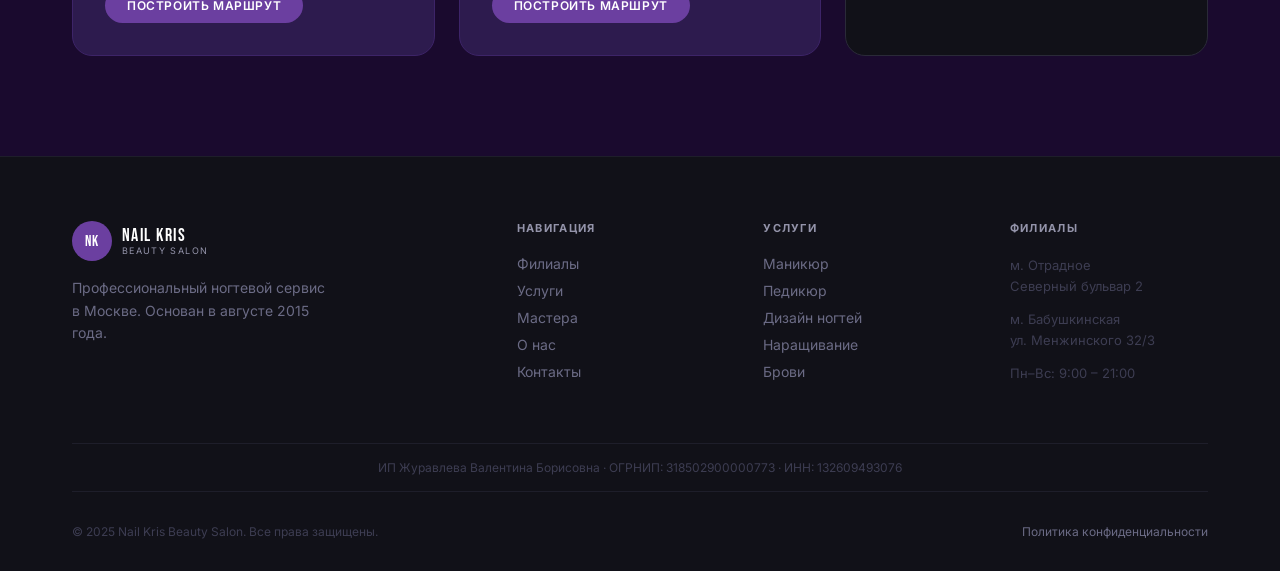
==== commit 793daa19: "Update hours to 9:00, fix VK and Telegram links" ====
--- a/index.html
+++ b/index.html
@@ -128,7 +128,7 @@
           <p class="branch-card__desc">Просторный современный салон рядом с метро. Удобная парковка.</p>
           <div class="branch-card__hours">
             <svg width="16" height="16" viewBox="0 0 24 24" fill="none" stroke="currentColor" stroke-width="2"><circle cx="12" cy="12" r="10"/><polyline points="12 6 12 12 16 14"/></svg>
-            Пн–Вс: 10:00 – 21:00
+            Пн–Вс: 9:00 – 21:00
           </div>
           <a href="#booking" class="btn btn--primary btn--sm">Записаться в этот филиал</a>
         </div>
@@ -142,7 +142,7 @@
           <p class="branch-card__desc">Уютный салон в жилом квартале. Тихое место для отдыха и красоты.</p>
           <div class="branch-card__hours">
             <svg width="16" height="16" viewBox="0 0 24 24" fill="none" stroke="currentColor" stroke-width="2"><circle cx="12" cy="12" r="10"/><polyline points="12 6 12 12 16 14"/></svg>
-            Пн–Вс: 10:00 – 21:00
+            Пн–Вс: 9:00 – 21:00
           </div>
           <a href="#booking" class="btn btn--outline btn--sm">Записаться в этот филиал</a>
         </div>
@@ -635,7 +635,7 @@
               </div>
               <svg class="arr" width="16" height="16" viewBox="0 0 24 24" fill="none" stroke="currentColor" stroke-width="2"><polyline points="9 18 15 12 9 6"/></svg>
             </a>
-            <a href="https://t.me/mos_nail_kris" class="booking__method booking__method--tg" target="_blank">
+            <a href="https://t.me/mos_nailkris" class="booking__method booking__method--tg" target="_blank">
               <div class="booking__method-icon booking__method-icon--tg">
                 <svg width="22" height="22" viewBox="0 0 24 24" fill="currentColor"><path d="M11.944 0A12 12 0 0 0 0 12a12 12 0 0 0 12 12 12 12 0 0 0 12-12A12 12 0 0 0 12 0a12 12 0 0 0-.056 0zm4.962 7.224c.1-.002.321.023.465.14a.506.506 0 0 1 .171.325c.016.093.036.306.02.472-.18 1.898-.962 6.502-1.36 8.627-.168.9-.499 1.201-.82 1.23-.696.065-1.225-.46-1.9-.902-1.056-.693-1.653-1.124-2.678-1.8-1.185-.78-.417-1.21.258-1.91.177-.184 3.247-2.977 3.307-3.23.007-.032.014-.15-.056-.212s-.174-.041-.249-.024c-.106.024-1.793 1.14-5.061 3.345-.48.33-.913.49-1.302.48-.428-.008-1.252-.241-1.865-.44-.752-.245-1.349-.374-1.297-.789.027-.216.325-.437.893-.663 3.498-1.524 5.83-2.529 6.998-3.014 3.332-1.386 4.025-1.627 4.476-1.635z"/></svg>
               </div>
@@ -748,25 +748,25 @@
           <div class="contact-card__num">01</div>
           <h3>м. Отрадное</h3>
           <address>Северный бульвар, д. 2</address>
-          <div class="contact-hours">Пн–Вс: 10:00 – 21:00</div>
+          <div class="contact-hours">Пн–Вс: 9:00 – 21:00</div>
           <a href="#" class="btn btn--primary btn--sm">Построить маршрут</a>
         </div>
         <div class="contact-card">
           <div class="contact-card__num">02</div>
           <h3>м. Бабушкинская</h3>
           <address>ул. Менжинского, д. 32/3</address>
-          <div class="contact-hours">Пн–Вс: 10:00 – 21:00</div>
+          <div class="contact-hours">Пн–Вс: 9:00 – 21:00</div>
           <a href="#" class="btn btn--primary btn--sm">Построить маршрут</a>
         </div>
         <div class="contact-card contact-card--social">
           <h3>Мы в соцсетях</h3>
           <p>Следите за нашими работами и акциями</p>
           <div class="social-links">
-            <a href="https://vk.com/nailkris" target="_blank" class="social-link social-link--vk">
+            <a href="https://vk.com/mosnailkris" target="_blank" class="social-link social-link--vk">
               <svg width="20" height="20" viewBox="0 0 24 24" fill="currentColor"><path d="M15.07 2H8.93C3.33 2 2 3.33 2 8.93v6.14C2 20.67 3.33 22 8.93 22h6.14C20.67 22 22 20.67 22 15.07V8.93C22 3.33 20.67 2 15.07 2zm2.95 13.5h-1.64c-.62 0-.81-.5-1.92-1.61-.97-.93-1.39-.93-1.66 0C12.57 15.43 12.2 15.5 11.78 15.5c-2.11 0-3.34-1.43-3.34-3.73C8.44 9.44 9.9 8 11.78 8c.46 0 .82.09 1.13.3.66.46.66 1.01 1.23 1.01.57 0 .9-.49 1.55-.49.72 0 1.31.62 1.31 1.56v.08c0 .5-.1.96-.28 1.38.19.27.38.54.58.79.34.44.68.88.68 1.53 0 .74-.53 1.34-1.96 1.34z"/></svg>
               ВКонтакте
             </a>
-            <a href="https://t.me/mos_nail_kris" target="_blank" class="social-link social-link--tg">
+            <a href="https://t.me/mos_nailkris" target="_blank" class="social-link social-link--tg">
               <svg width="20" height="20" viewBox="0 0 24 24" fill="currentColor"><path d="M11.944 0A12 12 0 0 0 0 12a12 12 0 0 0 12 12 12 12 0 0 0 12-12A12 12 0 0 0 12 0a12 12 0 0 0-.056 0zm4.962 7.224c.1-.002.321.023.465.14a.506.506 0 0 1 .171.325c.016.093.036.306.02.472-.18 1.898-.962 6.502-1.36 8.627-.168.9-.499 1.201-.82 1.23-.696.065-1.225-.46-1.9-.902-1.056-.693-1.653-1.124-2.678-1.8-1.185-.78-.417-1.21.258-1.91.177-.184 3.247-2.977 3.307-3.23.007-.032.014-.15-.056-.212s-.174-.041-.249-.024c-.106.024-1.793 1.14-5.061 3.345-.48.33-.913.49-1.302.48-.428-.008-1.252-.241-1.865-.44-.752-.245-1.349-.374-1.297-.789.027-.216.325-.437.893-.663 3.498-1.524 5.83-2.529 6.998-3.014 3.332-1.386 4.025-1.627 4.476-1.635z"/></svg>
               Telegram Nail Kris
             </a>
@@ -810,7 +810,7 @@
           <h4>Филиалы</h4>
           <p>м. Отрадное<br>Северный бульвар 2</p>
           <p>м. Бабушкинская<br>ул. Менжинского 32/3</p>
-          <p>Пн–Вс: 10:00 – 21:00</p>
+          <p>Пн–Вс: 9:00 – 21:00</p>
         </div>
       </div>
       <div class="footer__requisites">
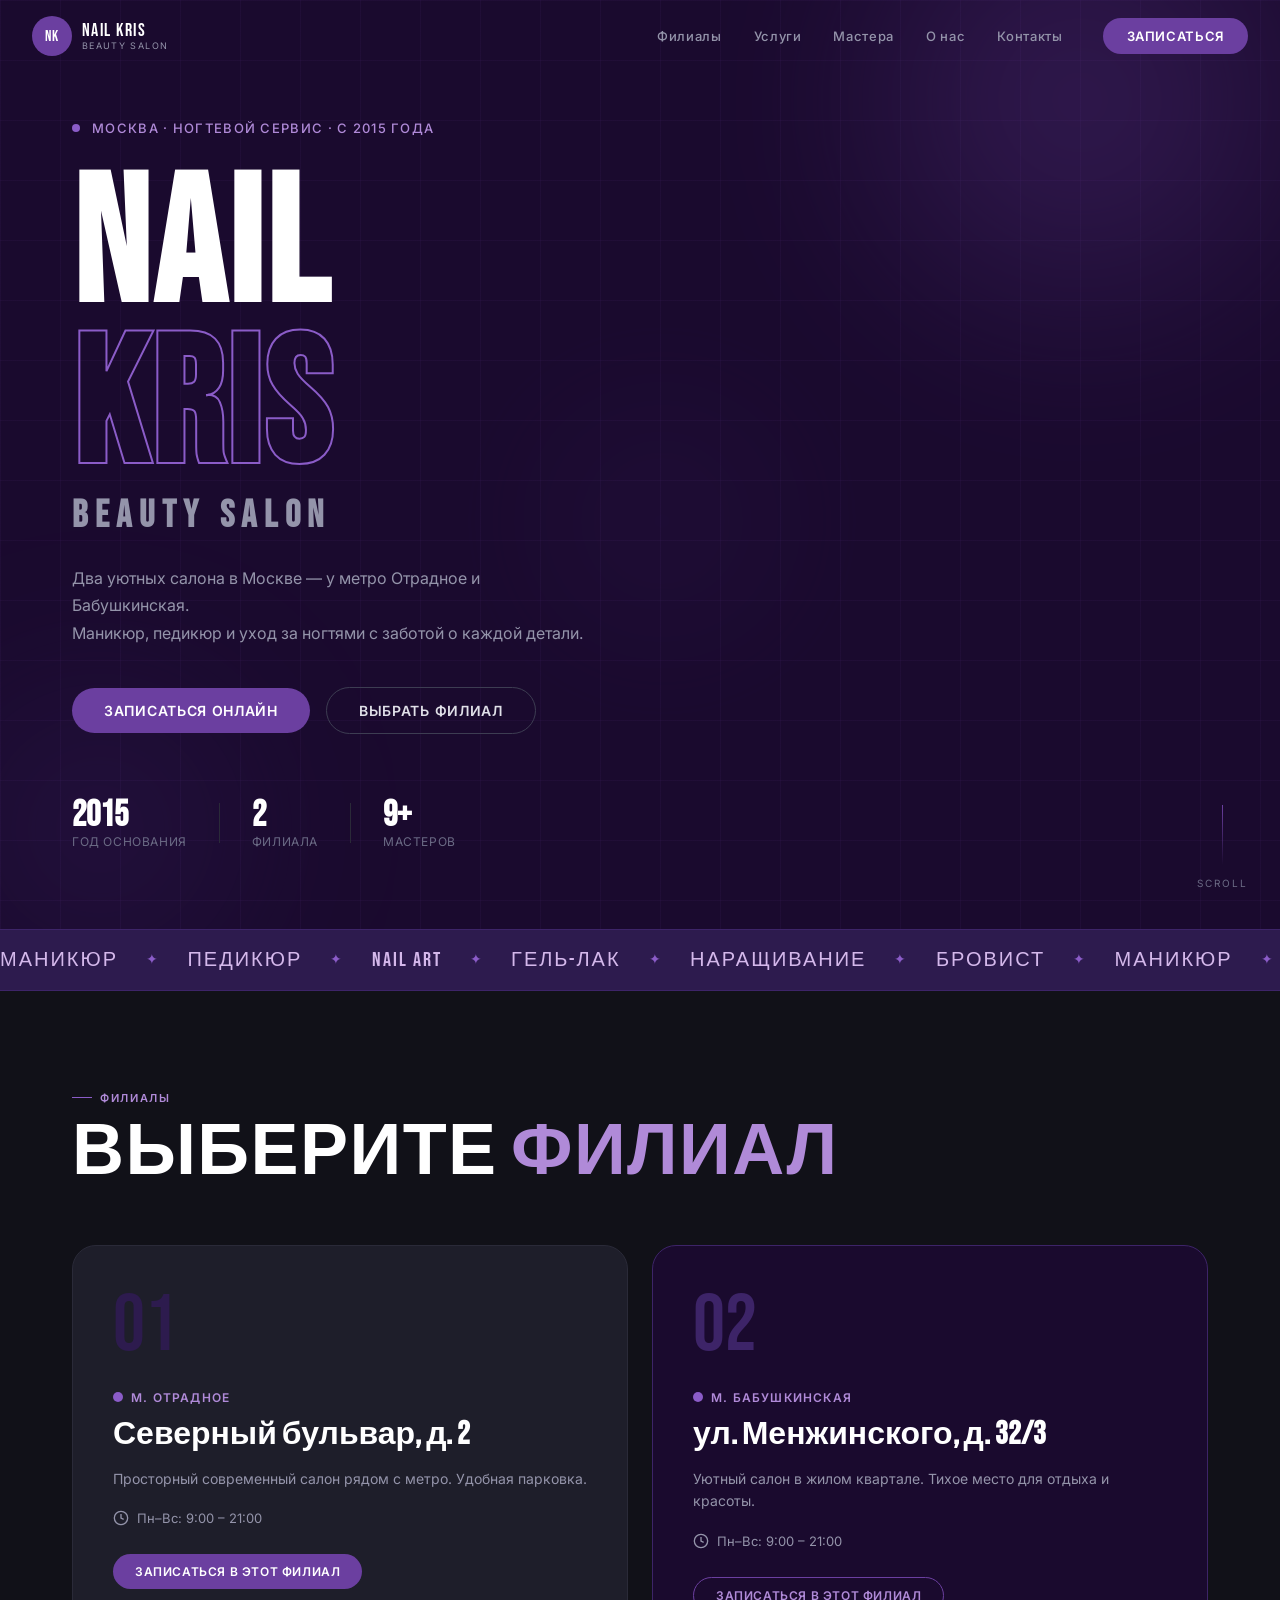
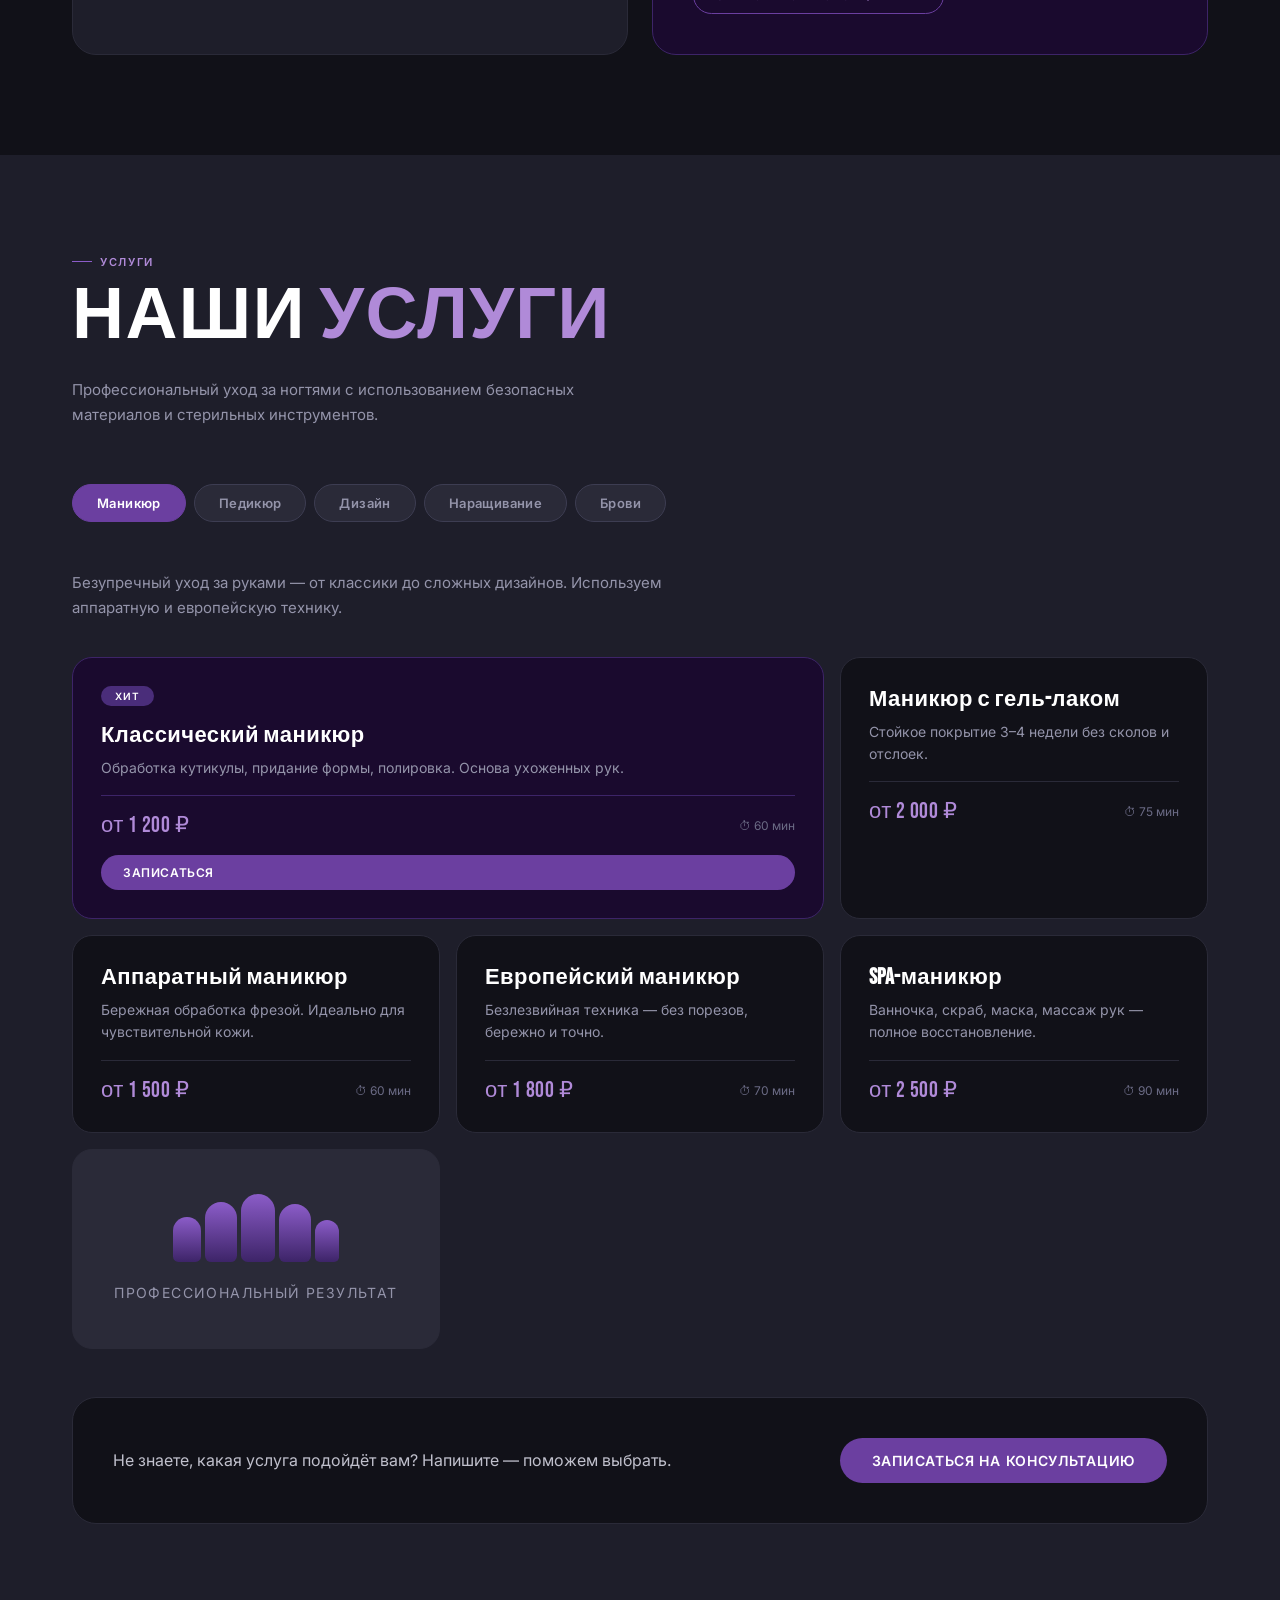
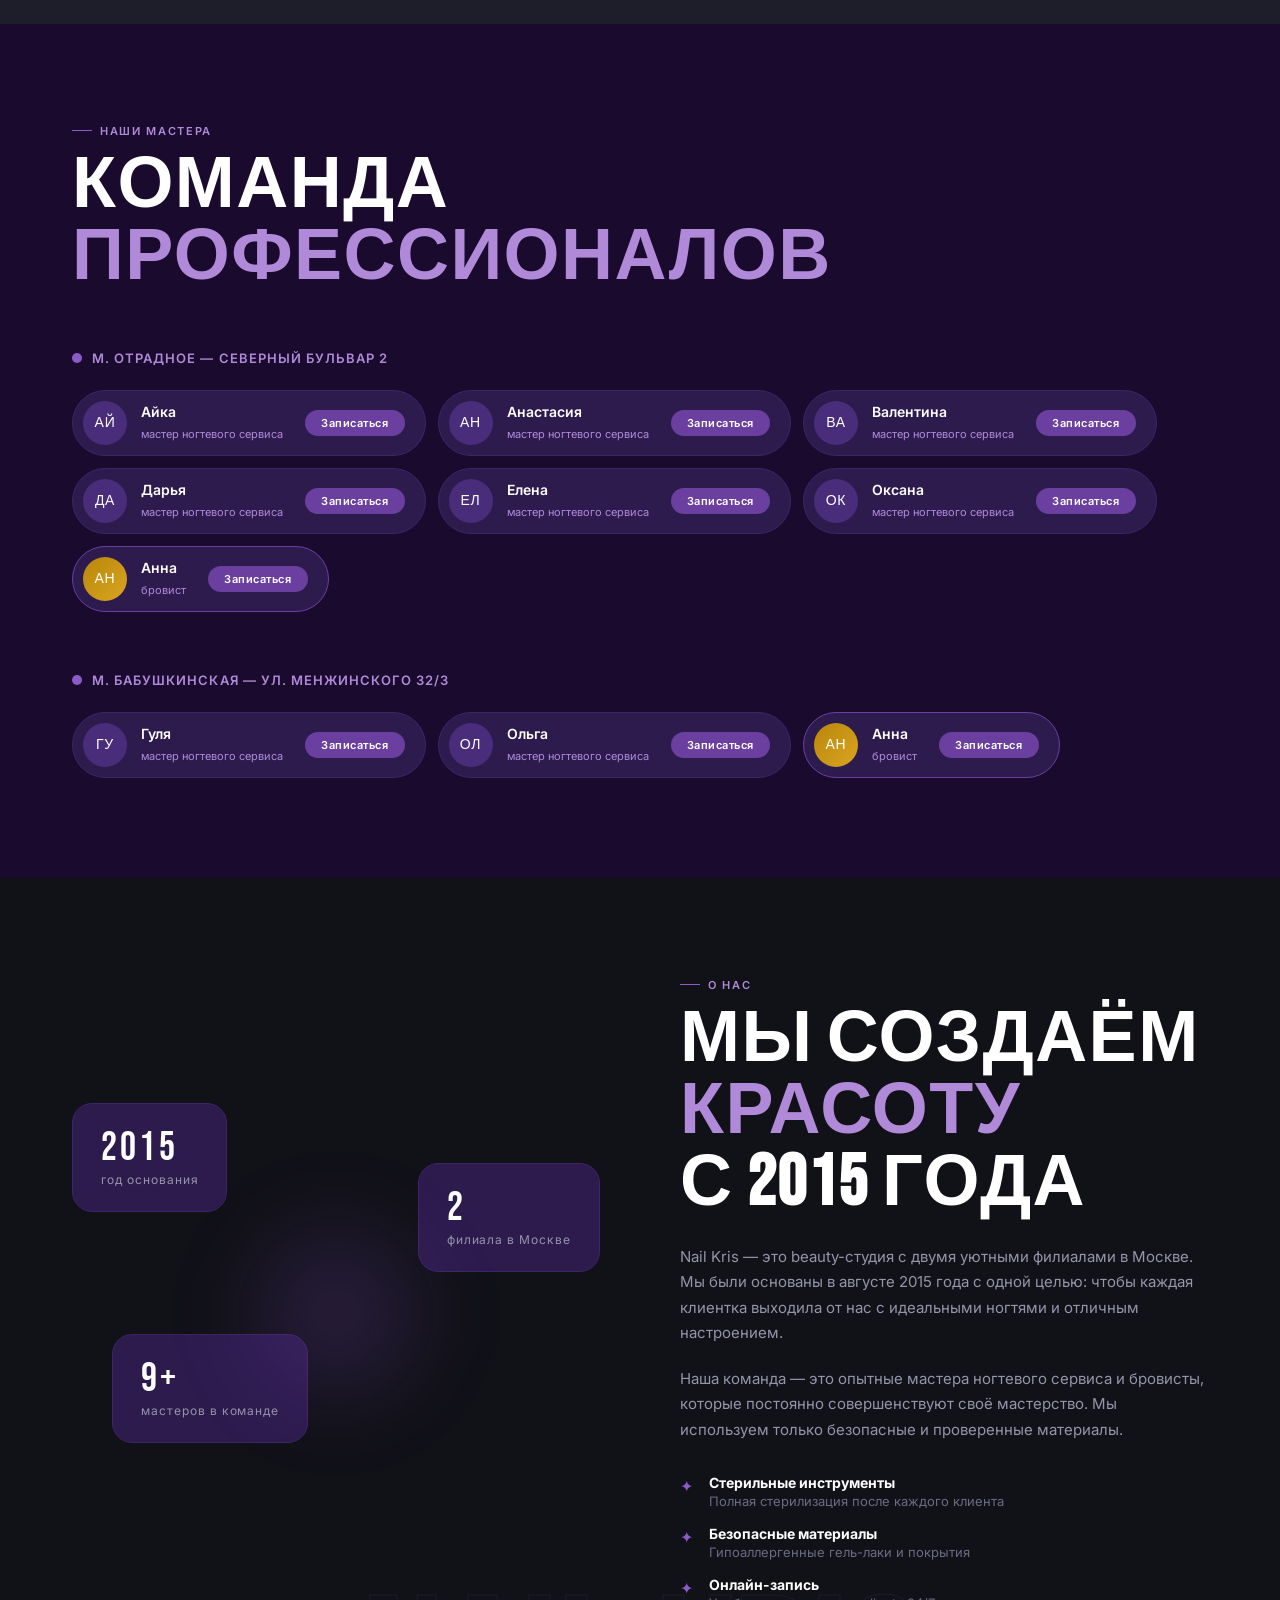
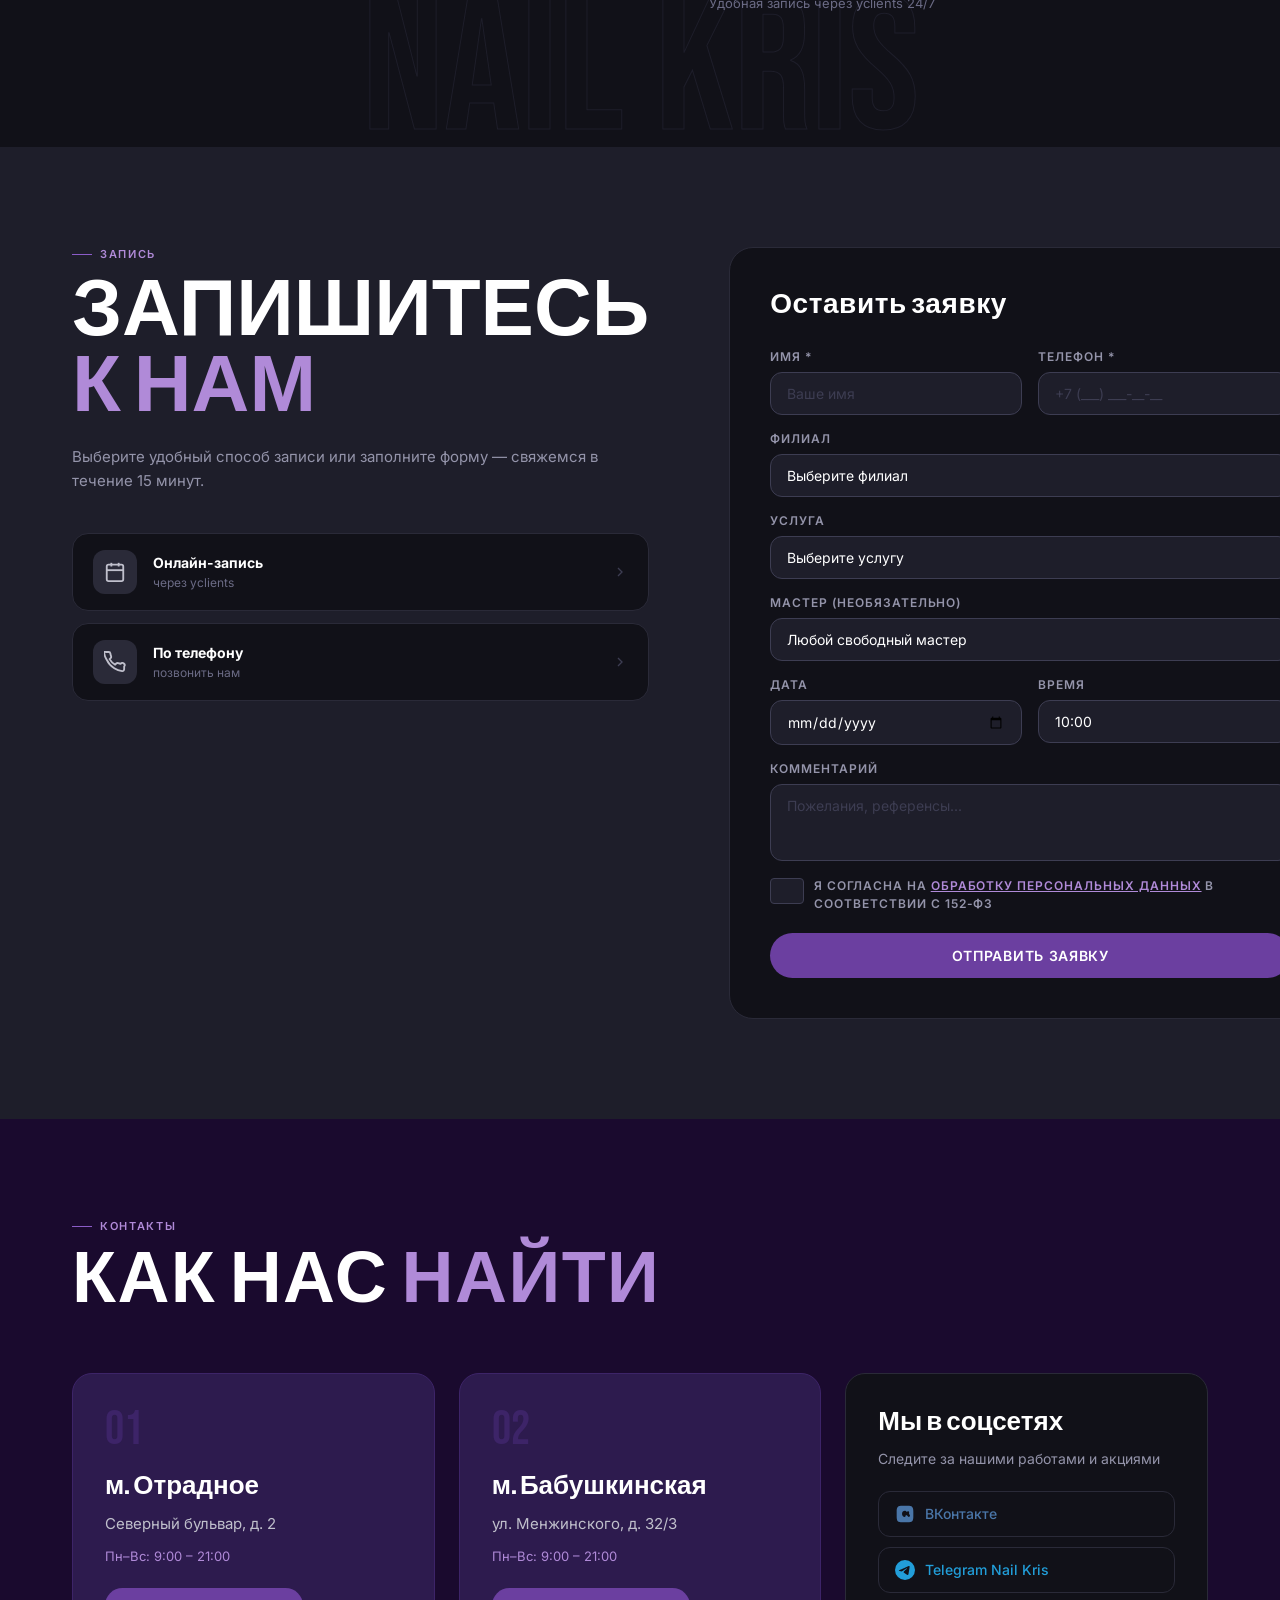
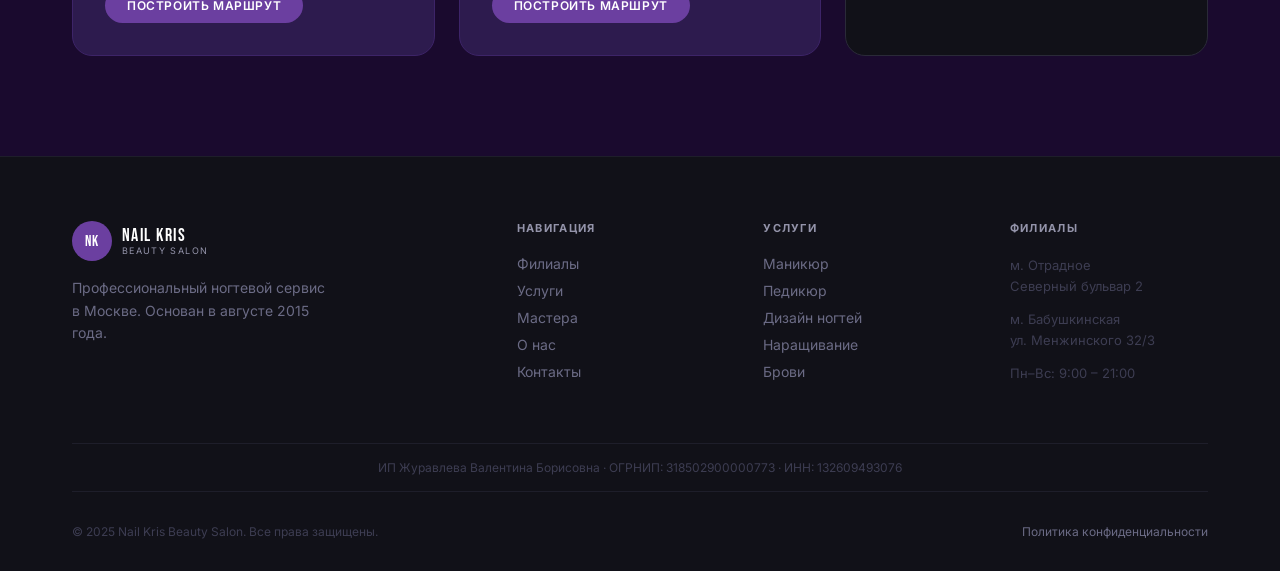
==== commit adc0f43b: "Remove WhatsApp and Telegram booking buttons" ====
--- a/index.html
+++ b/index.html
@@ -605,7 +605,7 @@
           <h2 class="booking__title">ЗАПИШИТЕСЬ<br><em>К НАМ</em></h2>
           <p class="booking__desc">Выберите удобный способ записи или заполните форму — свяжемся в течение 15 минут.</p>
           <div class="booking__methods">
-            <a href="#" class="booking__method booking__method--online">
+            <a href="https://b269581.yclients.com/select-city/2/select-branch?o=&previousStepUrl=%2Fcompany%2F261010%2Fpersonal%2Fmenu%3Fo%3D" target="_blank" class="booking__method booking__method--online">
               <div class="booking__method-icon">
                 <svg width="22" height="22" viewBox="0 0 24 24" fill="none" stroke="currentColor" stroke-width="2"><rect x="3" y="4" width="18" height="18" rx="2"/><line x1="16" y1="2" x2="16" y2="6"/><line x1="8" y1="2" x2="8" y2="6"/><line x1="3" y1="10" x2="21" y2="10"/></svg>
               </div>
@@ -622,26 +622,6 @@
               <div>
                 <strong>По телефону</strong>
                 <span>позвонить нам</span>
-              </div>
-              <svg class="arr" width="16" height="16" viewBox="0 0 24 24" fill="none" stroke="currentColor" stroke-width="2"><polyline points="9 18 15 12 9 6"/></svg>
-            </a>
-            <a href="https://wa.me/7" class="booking__method booking__method--wa" target="_blank">
-              <div class="booking__method-icon booking__method-icon--wa">
-                <svg width="22" height="22" viewBox="0 0 24 24" fill="currentColor"><path d="M17.472 14.382c-.297-.149-1.758-.867-2.03-.967-.273-.099-.471-.148-.67.15-.197.297-.767.966-.94 1.164-.173.199-.347.223-.644.075-.297-.15-1.255-.463-2.39-1.475-.883-.788-1.48-1.761-1.653-2.059-.173-.297-.018-.458.13-.606.134-.133.298-.347.446-.52.149-.174.198-.298.298-.497.099-.198.05-.371-.025-.52-.075-.149-.669-1.612-.916-2.207-.242-.579-.487-.5-.669-.51-.173-.008-.371-.01-.57-.01-.198 0-.52.074-.792.372-.272.297-1.04 1.016-1.04 2.479 0 1.462 1.065 2.875 1.213 3.074.149.198 2.096 3.2 5.077 4.487.709.306 1.262.489 1.694.625.712.227 1.36.195 1.871.118.571-.085 1.758-.719 2.006-1.413.248-.694.248-1.289.173-1.413-.074-.124-.272-.198-.57-.347m-5.421 7.403h-.004a9.87 9.87 0 01-5.031-1.378l-.361-.214-3.741.982.998-3.648-.235-.374a9.86 9.86 0 01-1.51-5.26c.001-5.45 4.436-9.884 9.888-9.884 2.64 0 5.122 1.03 6.988 2.898a9.825 9.825 0 012.893 6.994c-.003 5.45-4.437 9.884-9.885 9.884m8.413-18.297A11.815 11.815 0 0012.05 0C5.495 0 .16 5.335.157 11.892c0 2.096.547 4.142 1.588 5.945L.057 24l6.305-1.654a11.882 11.882 0 005.683 1.448h.005c6.554 0 11.89-5.335 11.893-11.893a11.821 11.821 0 00-3.48-8.413z"/></svg>
-              </div>
-              <div>
-                <strong>WhatsApp</strong>
-                <span>написать нам</span>
-              </div>
-              <svg class="arr" width="16" height="16" viewBox="0 0 24 24" fill="none" stroke="currentColor" stroke-width="2"><polyline points="9 18 15 12 9 6"/></svg>
-            </a>
-            <a href="https://t.me/mos_nailkris" class="booking__method booking__method--tg" target="_blank">
-              <div class="booking__method-icon booking__method-icon--tg">
-                <svg width="22" height="22" viewBox="0 0 24 24" fill="currentColor"><path d="M11.944 0A12 12 0 0 0 0 12a12 12 0 0 0 12 12 12 12 0 0 0 12-12A12 12 0 0 0 12 0a12 12 0 0 0-.056 0zm4.962 7.224c.1-.002.321.023.465.14a.506.506 0 0 1 .171.325c.016.093.036.306.02.472-.18 1.898-.962 6.502-1.36 8.627-.168.9-.499 1.201-.82 1.23-.696.065-1.225-.46-1.9-.902-1.056-.693-1.653-1.124-2.678-1.8-1.185-.78-.417-1.21.258-1.91.177-.184 3.247-2.977 3.307-3.23.007-.032.014-.15-.056-.212s-.174-.041-.249-.024c-.106.024-1.793 1.14-5.061 3.345-.48.33-.913.49-1.302.48-.428-.008-1.252-.241-1.865-.44-.752-.245-1.349-.374-1.297-.789.027-.216.325-.437.893-.663 3.498-1.524 5.83-2.529 6.998-3.014 3.332-1.386 4.025-1.627 4.476-1.635z"/></svg>
-              </div>
-              <div>
-                <strong>Telegram Nail Kris</strong>
-                <span>написать в чат</span>
               </div>
               <svg class="arr" width="16" height="16" viewBox="0 0 24 24" fill="none" stroke="currentColor" stroke-width="2"><polyline points="9 18 15 12 9 6"/></svg>
             </a>
